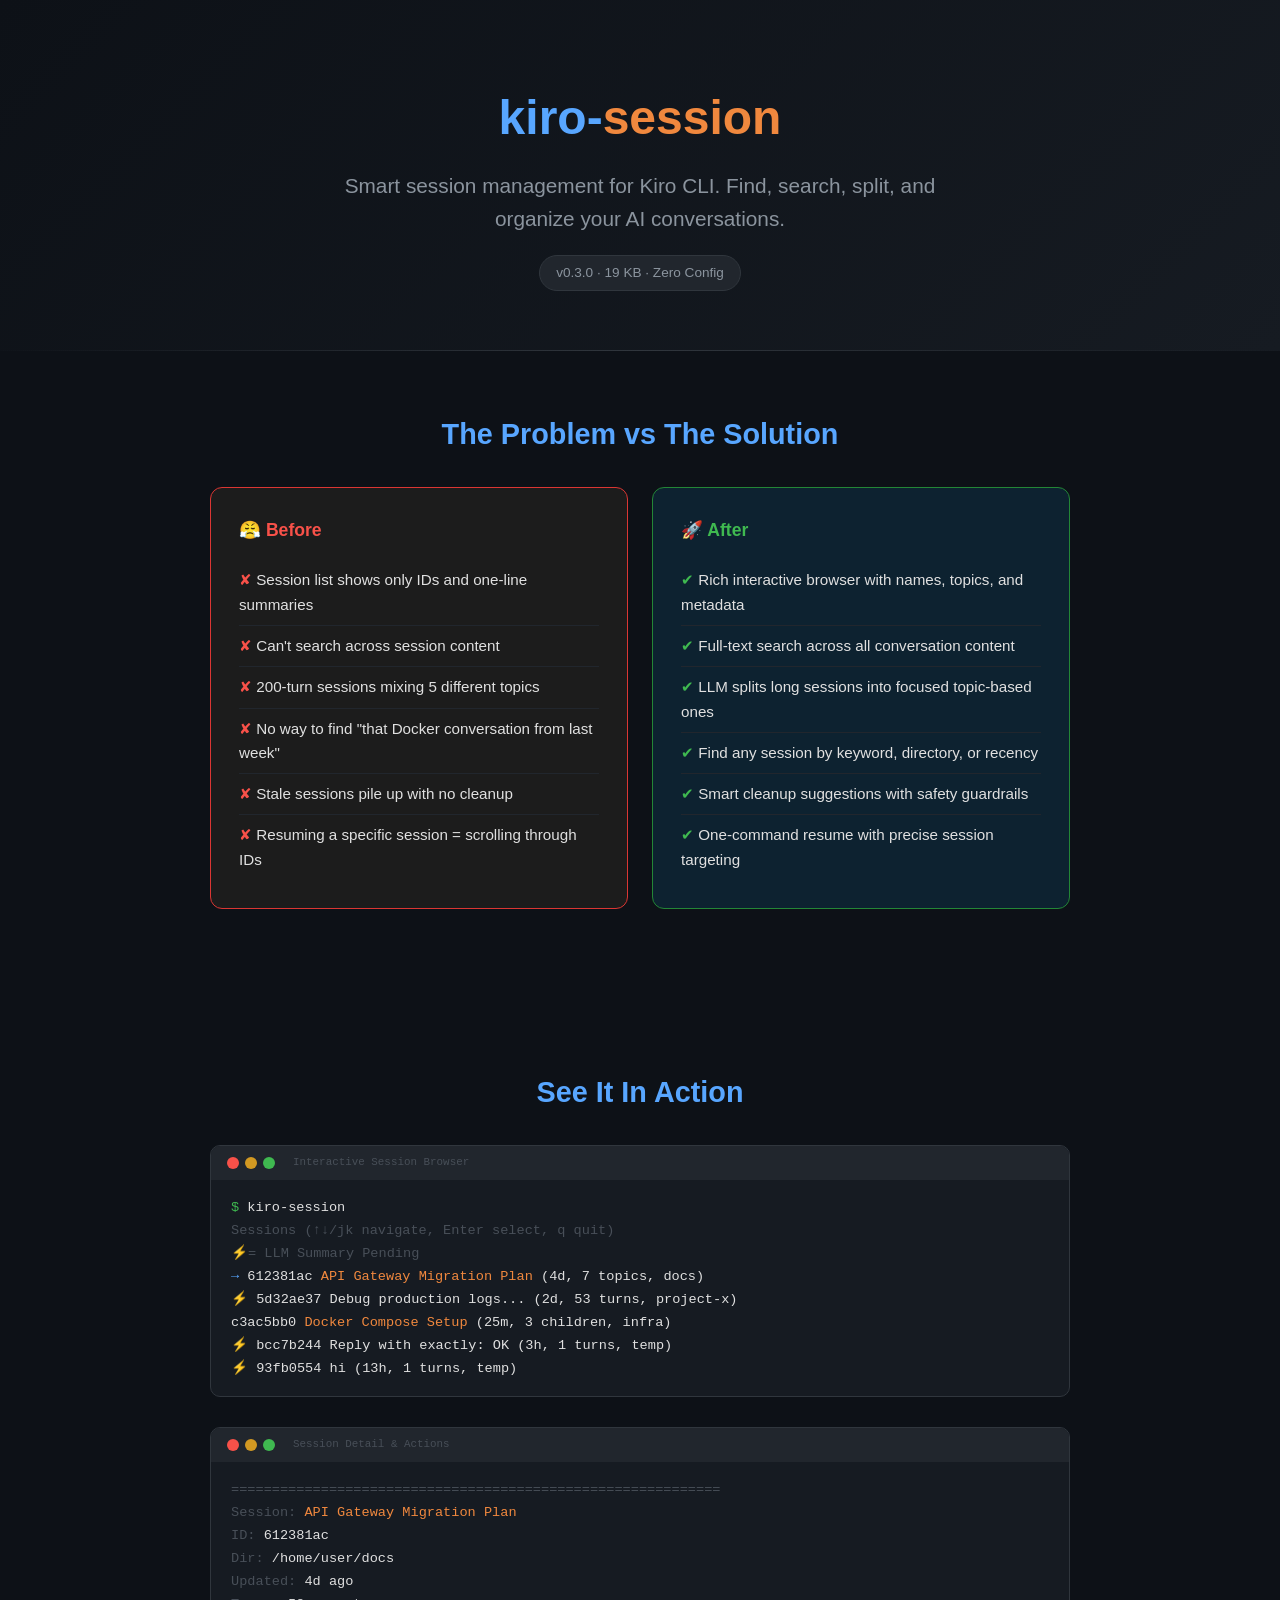
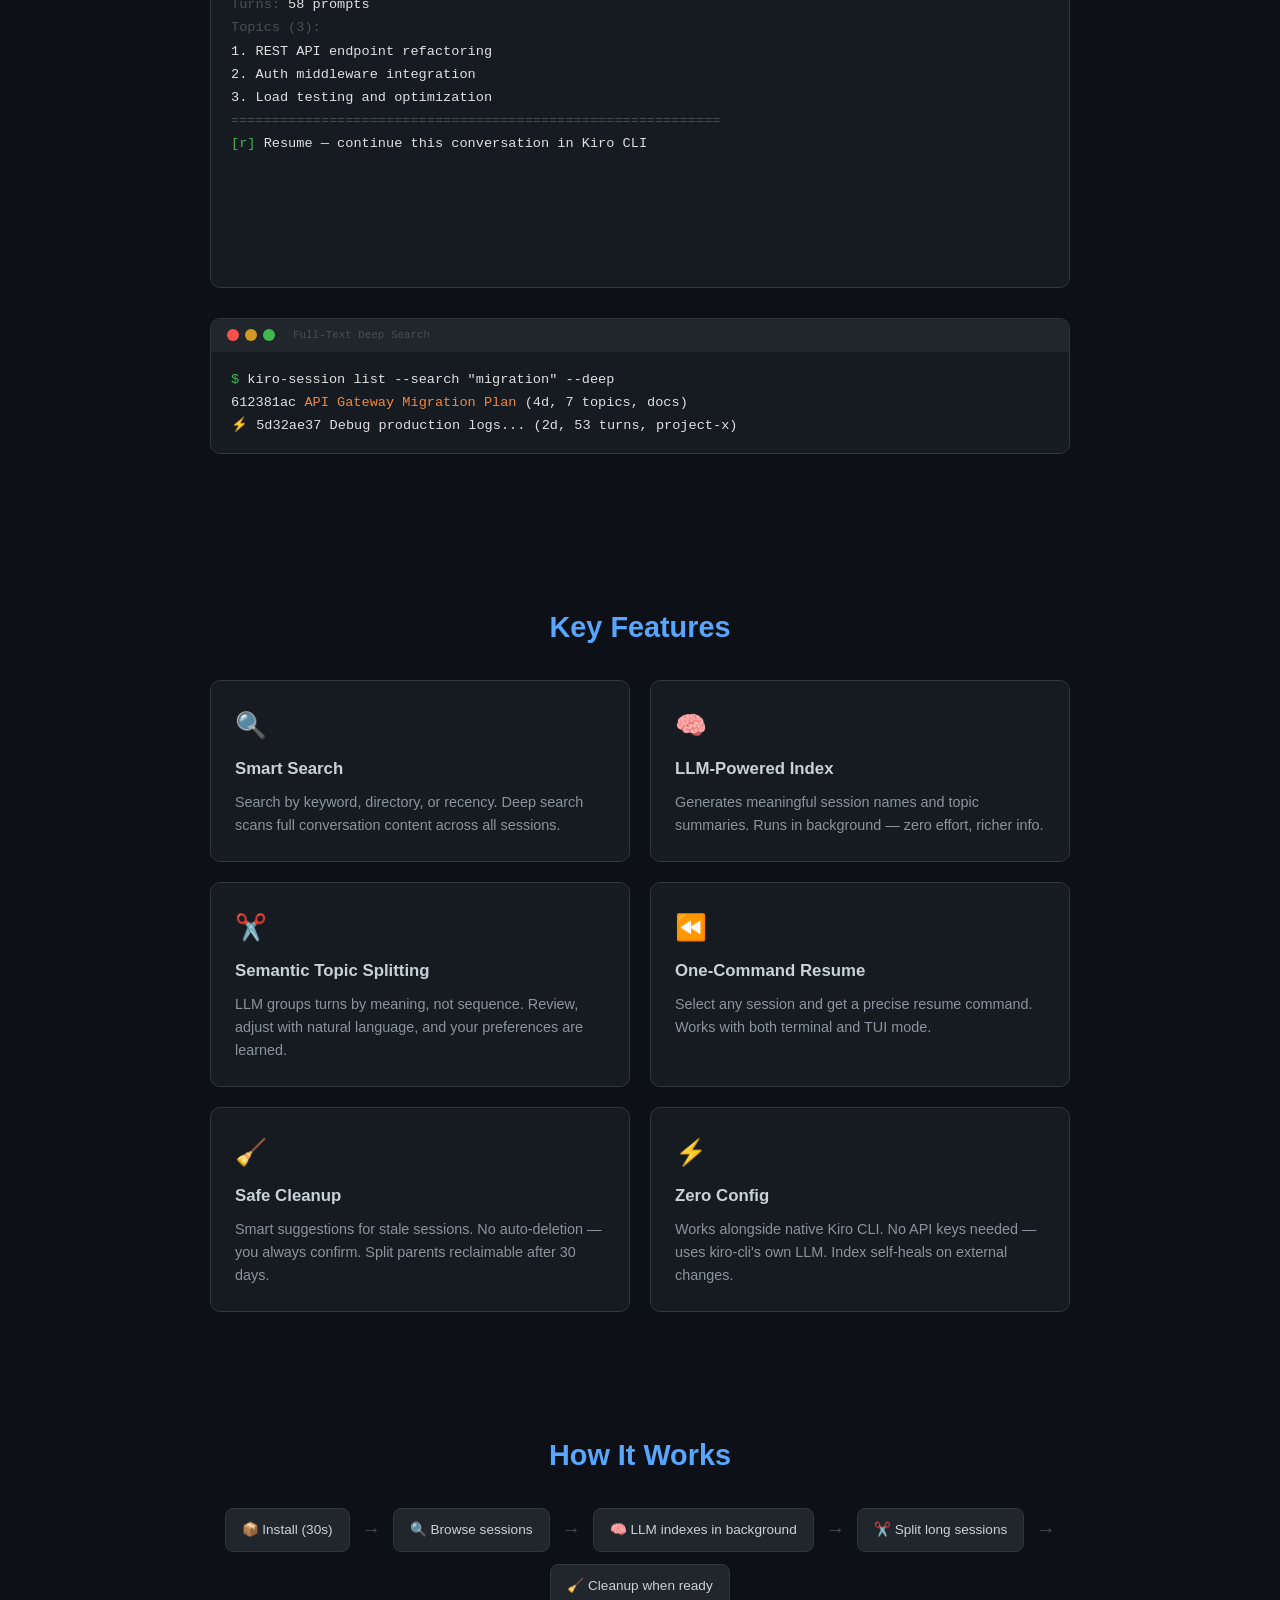
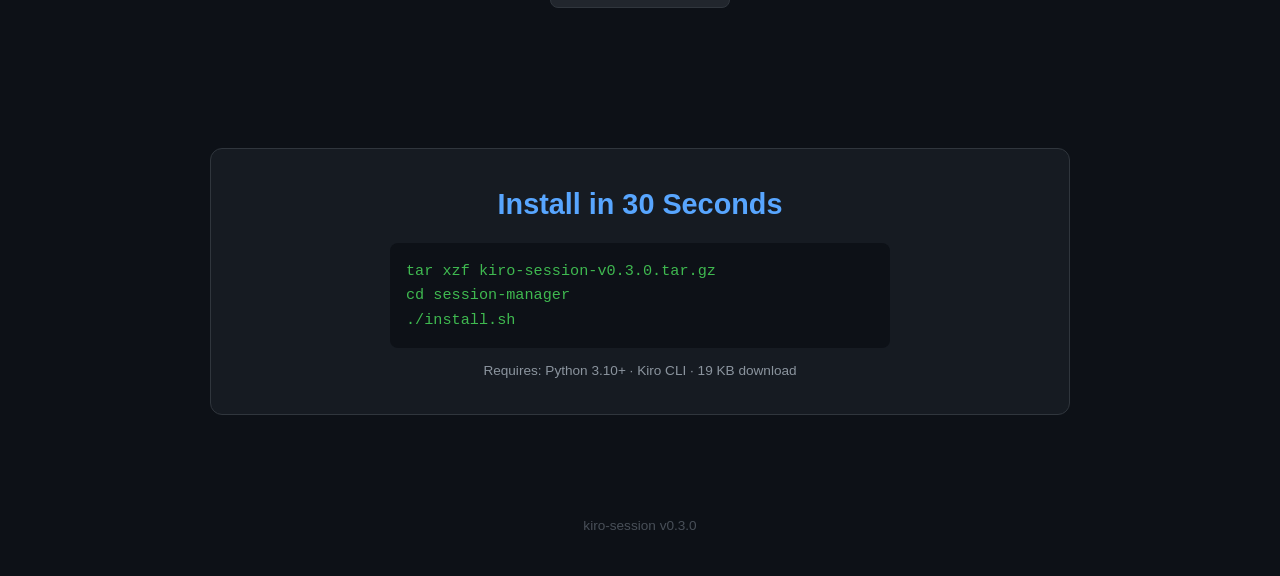
==== docs/index.html @ fe855449 "Initial release v0.3.0 Interactive session manager for Kiro CLI: - Rich interactive browser with sea" ====
<!DOCTYPE html>
<html lang="en">
<head>
<meta charset="UTF-8">
<meta name="viewport" content="width=device-width, initial-scale=1.0">
<title>kiro-session — Smart Session Manager for Kiro CLI</title>
<style>
  * { margin: 0; padding: 0; box-sizing: border-box; }
  body { font-family: -apple-system, BlinkMacSystemFont, 'Segoe UI', Roboto, sans-serif; color: #e0e0e0; background: #0d1117; line-height: 1.6; overflow-x: hidden; }

  /* Animations */
  @keyframes fadeUp { from { opacity: 0; transform: translateY(30px); } to { opacity: 1; transform: translateY(0); } }
  @keyframes fadeIn { from { opacity: 0; } to { opacity: 1; } }
  @keyframes pulse { 0%, 100% { opacity: 1; } 50% { opacity: 0.4; } }
  @keyframes slideLeft { from { opacity: 0; transform: translateX(-40px); } to { opacity: 1; transform: translateX(0); } }
  @keyframes slideRight { from { opacity: 0; transform: translateX(40px); } to { opacity: 1; transform: translateX(0); } }
  @keyframes blink { 0%, 100% { opacity: 1; } 50% { opacity: 0; } }

  .reveal { opacity: 0; transition: all 0.6s ease; }
  .reveal.visible { opacity: 1; }
  .reveal.visible.up { animation: fadeUp 0.6s ease forwards; }
  .reveal.visible.left { animation: slideLeft 0.6s ease forwards; }
  .reveal.visible.right { animation: slideRight 0.6s ease forwards; }

  /* Hero */
  .hero { text-align: center; padding: 80px 20px 60px; background: linear-gradient(135deg, #0d1117 0%, #161b22 100%); position: relative; }
  .hero::after { content: ''; position: absolute; bottom: 0; left: 0; right: 0; height: 1px; background: linear-gradient(90deg, transparent, #30363d, transparent); }
  .hero h1 { font-size: 3em; color: #58a6ff; margin-bottom: 12px; animation: fadeUp 0.8s ease; }
  .hero h1 span { color: #f0883e; }
  .hero p { font-size: 1.3em; color: #8b949e; max-width: 600px; margin: 0 auto; animation: fadeUp 1s ease; }
  .hero .badge { display: inline-block; margin-top: 20px; padding: 6px 16px; border-radius: 20px; background: #21262d; border: 1px solid #30363d; color: #8b949e; font-size: 0.85em; animation: fadeUp 1.2s ease; }

  .section { max-width: 900px; margin: 0 auto; padding: 60px 20px; }
  .section h2 { font-size: 1.8em; color: #58a6ff; margin-bottom: 30px; text-align: center; }

  /* Before/After comparison */
  .compare { display: grid; grid-template-columns: 1fr 1fr; gap: 24px; margin-bottom: 40px; }
  .compare-card { border-radius: 12px; padding: 28px; transition: transform 0.3s ease, box-shadow 0.3s ease; }
  .compare-card:hover { transform: translateY(-4px); box-shadow: 0 8px 30px rgba(0,0,0,0.3); }
  .compare-card.before { background: #1c1c1c; border: 1px solid #da3633; }
  .compare-card.after { background: #0d2230; border: 1px solid #238636; }
  .compare-card h3 { font-size: 1.1em; margin-bottom: 16px; display: flex; align-items: center; gap: 8px; }
  .compare-card.before h3 { color: #f85149; }
  .compare-card.after h3 { color: #3fb950; }
  .compare-card ul { list-style: none; }
  .compare-card ul li { padding: 8px 0; border-bottom: 1px solid #21262d; font-size: 0.95em; opacity: 0; transition: opacity 0.4s ease; }
  .compare-card ul li:last-child { border-bottom: none; }
  .compare-card.before li::before { content: "✘ "; color: #f85149; }
  .compare-card.after li::before { content: "✔ "; color: #3fb950; }
  .compare-card.visible li { opacity: 1; }

  /* Terminal mockup */
  .terminal { background: #161b22; border: 1px solid #30363d; border-radius: 10px; overflow: hidden; margin: 30px 0; font-family: 'SF Mono', 'Fira Code', 'Cascadia Code', monospace; font-size: 0.85em; }
  .terminal-bar { background: #21262d; padding: 8px 16px; display: flex; gap: 6px; align-items: center; }
  .terminal-bar .title { color: #484f58; font-size: 0.8em; margin-left: 12px; }
  .terminal-dot { width: 12px; height: 12px; border-radius: 50%; }
  .terminal-dot.r { background: #f85149; }
  .terminal-dot.y { background: #d29922; }
  .terminal-dot.g { background: #3fb950; }
  .terminal-body { padding: 16px 20px; line-height: 1.7; overflow-x: auto; min-height: 60px; }
  .terminal-body .prompt { color: #3fb950; }
  .terminal-body .cmd { color: #e0e0e0; }
  .terminal-body .dim { color: #484f58; }
  .terminal-body .blue { color: #58a6ff; }
  .terminal-body .yellow { color: #d29922; }
  .terminal-body .green { color: #3fb950; }
  .terminal-body .orange { color: #f0883e; }
  .terminal-body .cursor { display: inline-block; width: 8px; height: 16px; background: #3fb950; animation: blink 1s infinite; vertical-align: text-bottom; }
  .typed-line { opacity: 0; transform: translateX(-10px); transition: all 0.15s ease; }
  .typed-line.show { opacity: 1; transform: translateX(0); }

  /* Features */
  .features { display: grid; grid-template-columns: 1fr 1fr; gap: 20px; }
  .feature { background: #161b22; border: 1px solid #30363d; border-radius: 10px; padding: 24px; transition: transform 0.3s ease, border-color 0.3s ease; }
  .feature:hover { transform: translateY(-3px); border-color: #58a6ff; }
  .feature .icon { font-size: 1.6em; margin-bottom: 10px; }
  .feature h3 { color: #c9d1d9; font-size: 1.05em; margin-bottom: 8px; }
  .feature p { color: #8b949e; font-size: 0.9em; }

  /* Install */
  .install { background: #161b22; border: 1px solid #30363d; border-radius: 12px; padding: 32px; text-align: center; }
  .install h2 { margin-bottom: 16px; }
  .install code { display: block; background: #0d1117; color: #3fb950; padding: 16px; border-radius: 8px; font-family: 'SF Mono', monospace; font-size: 0.95em; margin: 12px auto; max-width: 500px; text-align: left; white-space: pre; }
  .install .note { color: #8b949e; font-size: 0.85em; margin-top: 12px; }

  /* Flow */
  .flow { display: flex; justify-content: center; align-items: center; gap: 12px; flex-wrap: wrap; margin: 20px 0; }
  .flow-step { background: #21262d; border: 1px solid #30363d; border-radius: 8px; padding: 10px 16px; font-size: 0.85em; color: #c9d1d9; transition: transform 0.3s ease, background 0.3s ease; }
  .flow-step:hover { transform: scale(1.05); background: #30363d; }
  .flow-arrow { color: #484f58; font-size: 1.2em; }

  .footer { text-align: center; padding: 40px 20px; color: #484f58; font-size: 0.85em; }

  @media (max-width: 700px) {
    .compare, .features { grid-template-columns: 1fr; }
    .hero h1 { font-size: 2em; }
    .flow { flex-direction: column; }
    .flow-arrow { transform: rotate(90deg); }
  }
</style>
</head>
<body>

<div class="hero">
  <h1>kiro-<span>session</span></h1>
  <p>Smart session management for Kiro CLI. Find, search, split, and organize your AI conversations.</p>
  <div class="badge">v0.3.0 · 19 KB · Zero Config</div>
</div>

<div class="section">
  <h2 class="reveal up">The Problem vs The Solution</h2>
  <div class="compare">
    <div class="compare-card before reveal left">
      <h3>😤 Before</h3>
      <ul>
        <li>Session list shows only IDs and one-line summaries</li>
        <li>Can't search across session content</li>
        <li>200-turn sessions mixing 5 different topics</li>
        <li>No way to find "that Docker conversation from last week"</li>
        <li>Stale sessions pile up with no cleanup</li>
        <li>Resuming a specific session = scrolling through IDs</li>
      </ul>
    </div>
    <div class="compare-card after reveal right">
      <h3>🚀 After</h3>
      <ul>
        <li>Rich interactive browser with names, topics, and metadata</li>
        <li>Full-text search across all conversation content</li>
        <li>LLM splits long sessions into focused topic-based ones</li>
        <li>Find any session by keyword, directory, or recency</li>
        <li>Smart cleanup suggestions with safety guardrails</li>
        <li>One-command resume with precise session targeting</li>
      </ul>
    </div>
  </div>
</div>

<div class="section">
  <h2 class="reveal up">See It In Action</h2>

  <div class="terminal reveal up" data-typewriter="term1">
    <div class="terminal-bar">
      <div class="terminal-dot r"></div>
      <div class="terminal-dot y"></div>
      <div class="terminal-dot g"></div>
      <span class="title">Interactive Session Browser</span>
    </div>
    <div class="terminal-body" id="term1">
<div class="typed-line"><span class="prompt">$</span> <span class="cmd">kiro-session</span></div>
<div class="typed-line"></div>
<div class="typed-line"><span class="dim">Sessions (↑↓/jk navigate, Enter select, q quit)</span></div>
<div class="typed-line"><span class="dim">⚡= LLM Summary Pending</span></div>
<div class="typed-line"></div>
<div class="typed-line"><span class="blue">→</span>   612381ac  <span class="orange">API Gateway Migration Plan</span>  (4d, 7 topics, docs)</div>
<div class="typed-line">  ⚡ 5d32ae37  Debug production logs...  (2d, 53 turns, project-x)</div>
<div class="typed-line">     c3ac5bb0  <span class="orange">Docker Compose Setup</span>  (25m, 3 children, infra)</div>
<div class="typed-line">  ⚡ bcc7b244  Reply with exactly: OK  (3h, 1 turns, temp)</div>
<div class="typed-line">  ⚡ 93fb0554  hi  (13h, 1 turns, temp)</div>
    </div>
  </div>

  <div class="terminal reveal up" data-typewriter="term2">
    <div class="terminal-bar">
      <div class="terminal-dot r"></div>
      <div class="terminal-dot y"></div>
      <div class="terminal-dot g"></div>
      <span class="title">Session Detail & Actions</span>
    </div>
    <div class="terminal-body" id="term2">
<div class="typed-line"><span class="dim">============================================================</span></div>
<div class="typed-line"><span class="dim">Session:</span> <span class="orange">API Gateway Migration Plan</span></div>
<div class="typed-line"><span class="dim">ID:</span>      612381ac</div>
<div class="typed-line"><span class="dim">Dir:</span>     /home/user/docs</div>
<div class="typed-line"><span class="dim">Updated:</span> 4d ago</div>
<div class="typed-line"><span class="dim">Turns:</span>   58 prompts</div>
<div class="typed-line"></div>
<div class="typed-line"><span class="dim">Topics (3):</span></div>
<div class="typed-line">  1. REST API endpoint refactoring</div>
<div class="typed-line">  2. Auth middleware integration</div>
<div class="typed-line">  3. Load testing and optimization</div>
<div class="typed-line"><span class="dim">============================================================</span></div>
<div class="typed-line"></div>
<div class="typed-line">  <span class="green">[r]</span> Resume  — continue this conversation in Kiro CLI</div>
<div class="typed-line">  <span class="green">[s]</span> Split   — break into topic-based sessions</div>
<div class="typed-line">  <span class="green">[v]</span> Save    — export to JSON file</div>
<div class="typed-line">  <span class="green">[d]</span> Delete  — remove this session from DB</div>
<div class="typed-line">  <span class="green">[b]</span> Back    <span class="green">[q]</span> Quit</div>
<div class="typed-line"><span class="prompt">&gt;</span> <span class="cursor"></span></div>
    </div>
  </div>

  <div class="terminal reveal up" data-typewriter="term3">
    <div class="terminal-bar">
      <div class="terminal-dot r"></div>
      <div class="terminal-dot y"></div>
      <div class="terminal-dot g"></div>
      <span class="title">Full-Text Deep Search</span>
    </div>
    <div class="terminal-body" id="term3">
<div class="typed-line"><span class="prompt">$</span> <span class="cmd">kiro-session list --search "migration" --deep</span></div>
<div class="typed-line"></div>
<div class="typed-line">   612381ac  <span class="orange">API Gateway Migration Plan</span>  (4d, 7 topics, docs)</div>
<div class="typed-line">⚡ 5d32ae37  Debug production logs...  (2d, 53 turns, project-x)</div>
    </div>
  </div>
</div>

<div class="section">
  <h2 class="reveal up">Key Features</h2>
  <div class="features">
    <div class="feature reveal up">
      <div class="icon">🔍</div>
      <h3>Smart Search</h3>
      <p>Search by keyword, directory, or recency. Deep search scans full conversation content across all sessions.</p>
    </div>
    <div class="feature reveal up">
      <div class="icon">🧠</div>
      <h3>LLM-Powered Index</h3>
      <p>Generates meaningful session names and topic summaries. Runs in background — zero effort, richer info.</p>
    </div>
    <div class="feature reveal up">
      <div class="icon">✂️</div>
      <h3>Semantic Topic Splitting</h3>
      <p>LLM groups turns by meaning, not sequence. Review, adjust with natural language, and your preferences are learned.</p>
    </div>
    <div class="feature reveal up">
      <div class="icon">⏪</div>
      <h3>One-Command Resume</h3>
      <p>Select any session and get a precise resume command. Works with both terminal and TUI mode.</p>
    </div>
    <div class="feature reveal up">
      <div class="icon">🧹</div>
      <h3>Safe Cleanup</h3>
      <p>Smart suggestions for stale sessions. No auto-deletion — you always confirm. Split parents reclaimable after 30 days.</p>
    </div>
    <div class="feature reveal up">
      <div class="icon">⚡</div>
      <h3>Zero Config</h3>
      <p>Works alongside native Kiro CLI. No API keys needed — uses kiro-cli's own LLM. Index self-heals on external changes.</p>
    </div>
  </div>
</div>

<div class="section">
  <h2 class="reveal up">How It Works</h2>
  <div class="flow reveal up">
    <div class="flow-step">📦 Install (30s)</div>
    <div class="flow-arrow">→</div>
    <div class="flow-step">🔍 Browse sessions</div>
    <div class="flow-arrow">→</div>
    <div class="flow-step">🧠 LLM indexes in background</div>
    <div class="flow-arrow">→</div>
    <div class="flow-step">✂️ Split long sessions</div>
    <div class="flow-arrow">→</div>
    <div class="flow-step">🧹 Cleanup when ready</div>
  </div>
</div>

<div class="section reveal up">
  <div class="install">
    <h2>Install in 30 Seconds</h2>
    <code>tar xzf kiro-session-v0.3.0.tar.gz
cd session-manager
./install.sh</code>
    <div class="note">Requires: Python 3.10+ · Kiro CLI · 19 KB download</div>
  </div>
</div>

<div class="footer">kiro-session v0.3.0</div>

<script>
// Scroll reveal
const observer = new IntersectionObserver((entries) => {
  entries.forEach(entry => {
    if (entry.isIntersecting) {
      entry.target.classList.add('visible');
      // Stagger list items
      const items = entry.target.querySelectorAll('li');
      items.forEach((li, i) => {
        setTimeout(() => li.style.opacity = '1', i * 120);
      });
      // Trigger typewriter
      if (entry.target.dataset.typewriter) {
        typewriter(entry.target.dataset.typewriter);
      }
      observer.unobserve(entry.target);
    }
  });
}, { threshold: 0.15 });

document.querySelectorAll('.reveal').forEach(el => observer.observe(el));
document.querySelectorAll('[data-typewriter]').forEach(el => observer.observe(el));

// Typewriter effect for terminal lines
function typewriter(termId) {
  const lines = document.querySelectorAll(`#${termId} .typed-line`);
  lines.forEach((line, i) => {
    setTimeout(() => line.classList.add('show'), i * 80);
  });
}

// Stagger feature cards
const featureObserver = new IntersectionObserver((entries) => {
  entries.forEach(entry => {
    if (entry.isIntersecting) {
      const features = entry.target.querySelectorAll('.feature');
      features.forEach((f, i) => {
        setTimeout(() => {
          f.classList.add('visible');
          f.style.animation = `fadeUp 0.5s ease ${i * 0.1}s forwards`;
        }, i * 100);
      });
      featureObserver.unobserve(entry.target);
    }
  });
}, { threshold: 0.1 });

document.querySelectorAll('.features').forEach(el => featureObserver.observe(el));
</script>

</body>
</html>
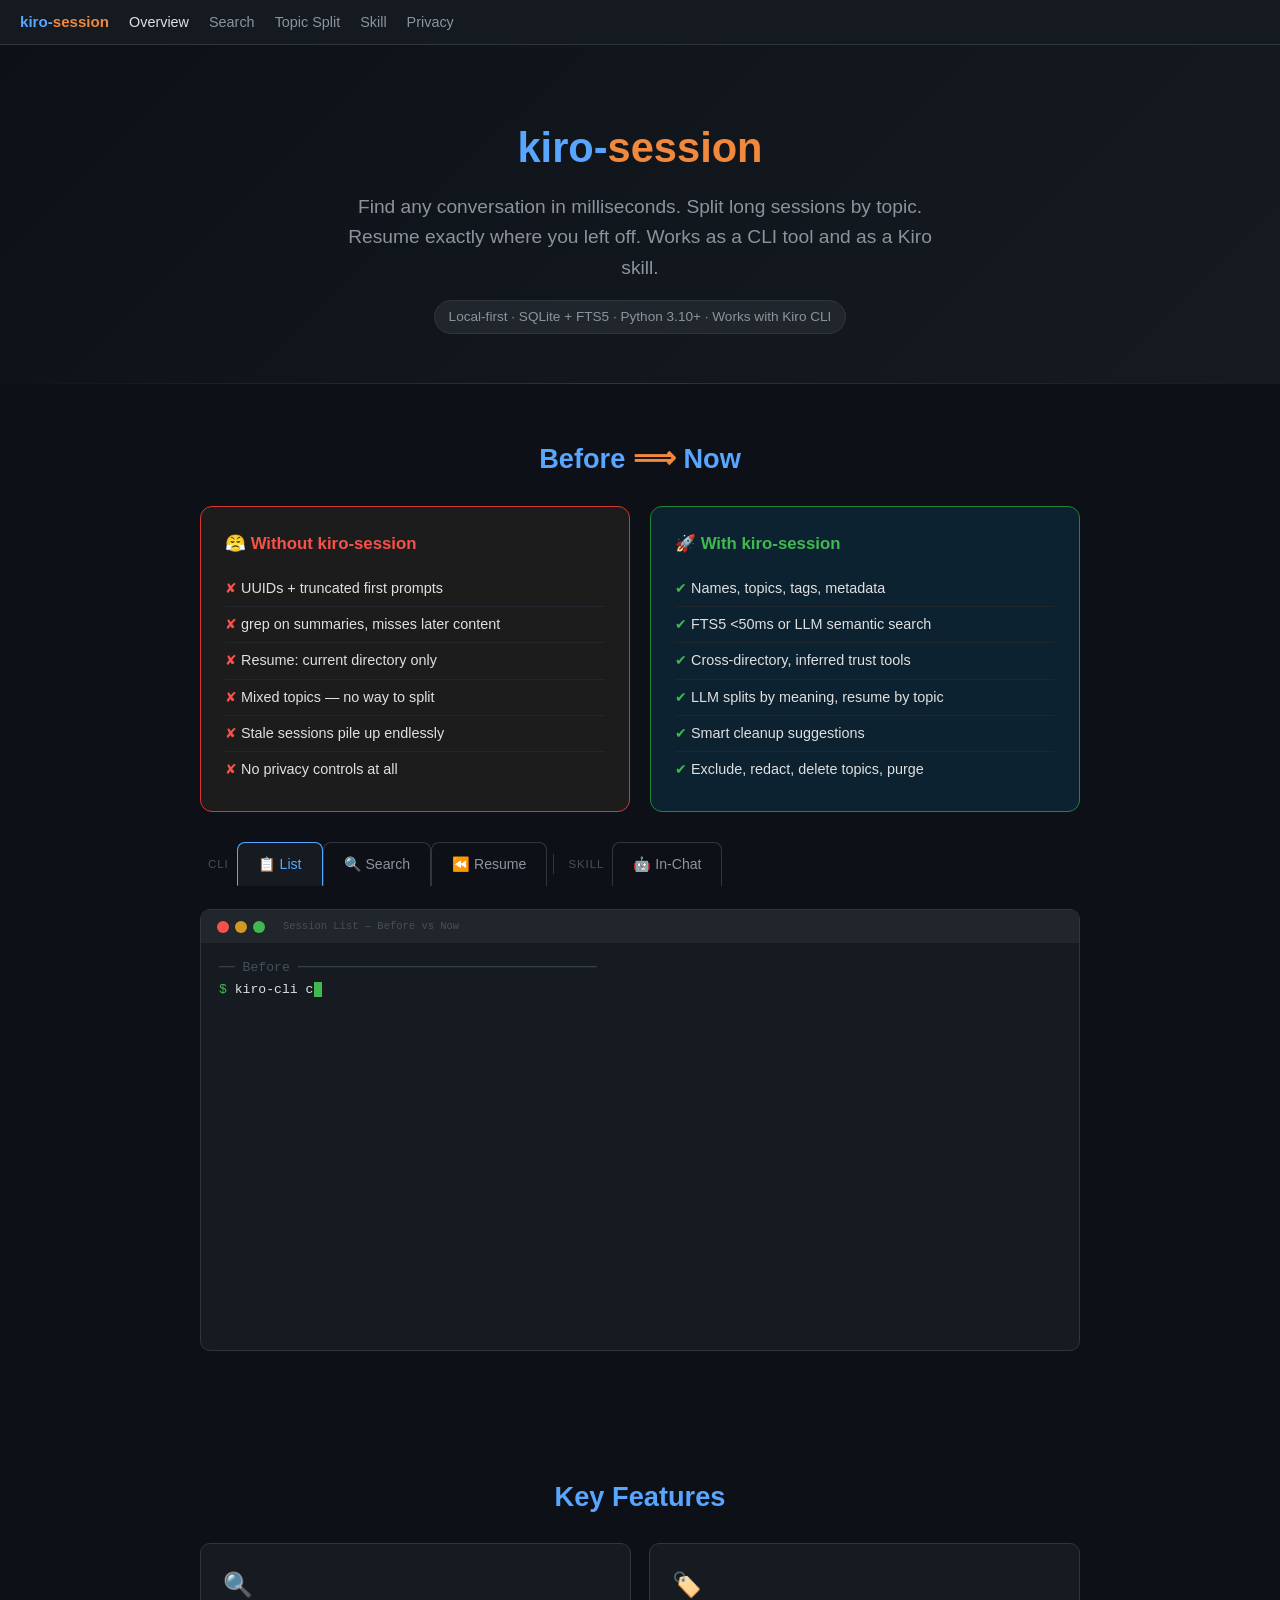
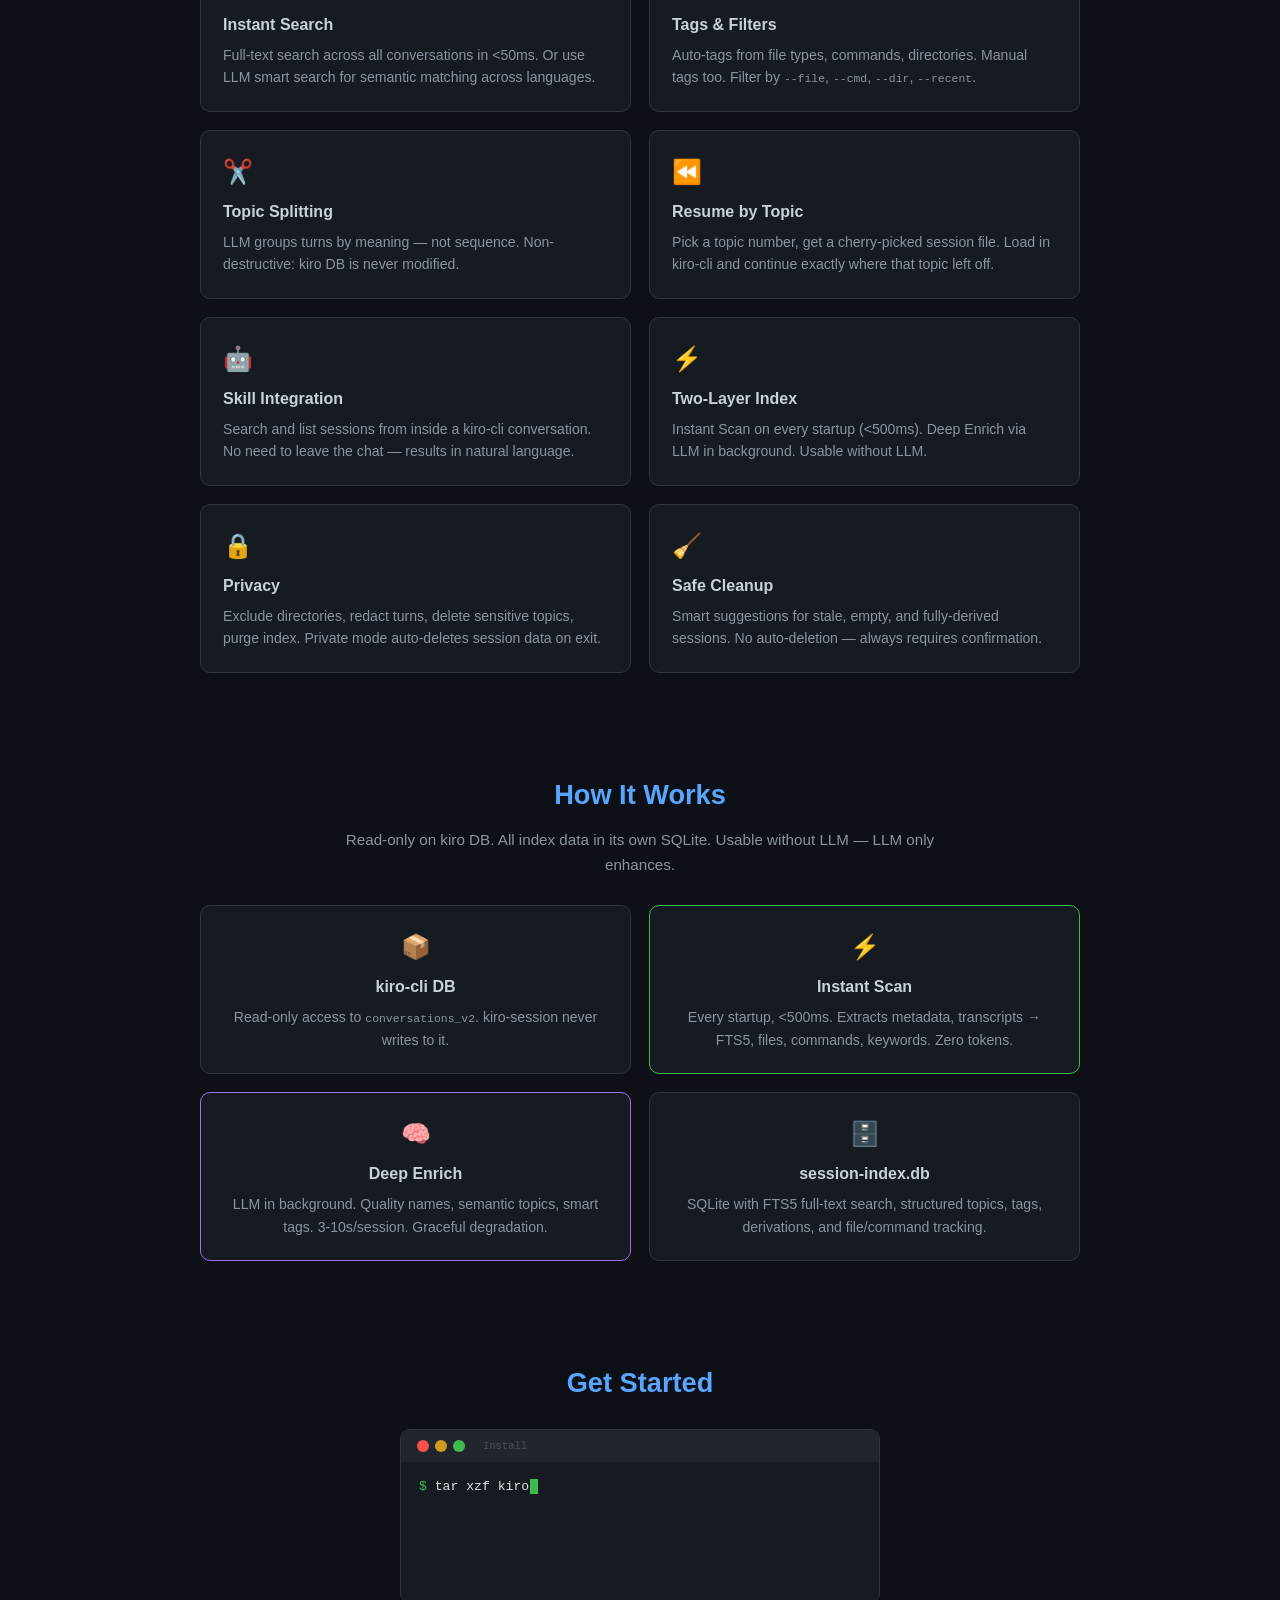
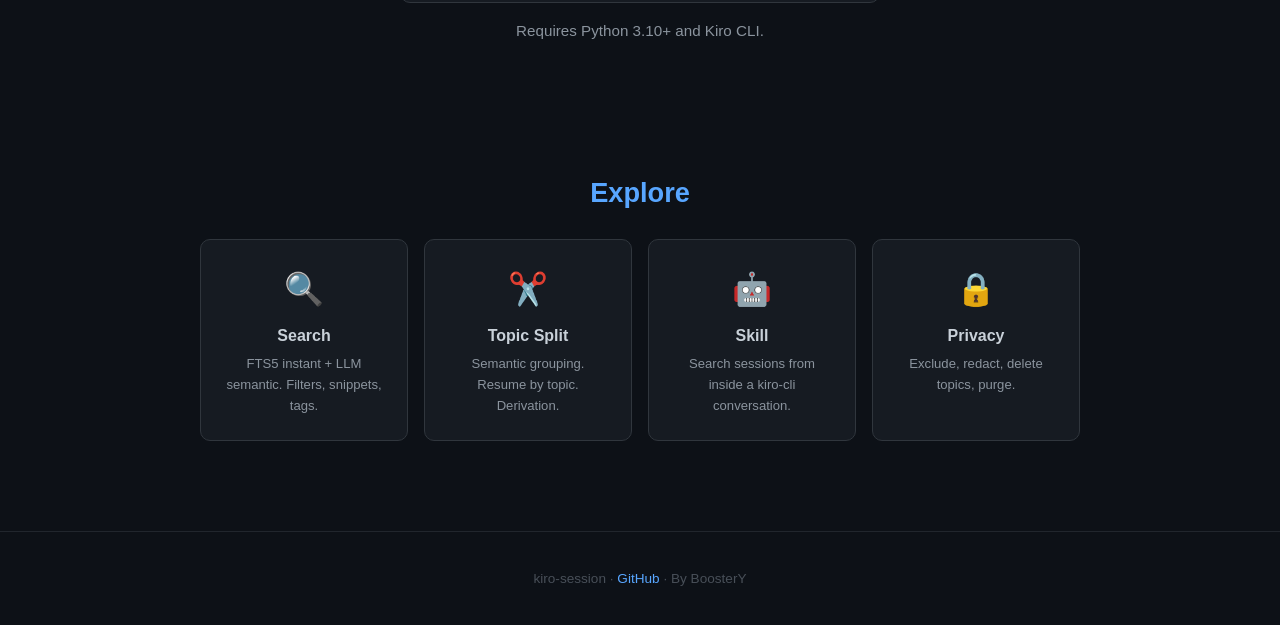
==== commit 9724293c: "Docs: update README, SKILL.md, v2-design for current state - README rewritten for v2: dual storage, " ====
--- a/docs/index.html
+++ b/docs/index.html
@@ -4,319 +4,317 @@
 <meta charset="UTF-8">
 <meta name="viewport" content="width=device-width, initial-scale=1.0">
 <title>kiro-session — Smart Session Manager for Kiro CLI</title>
-<style>
-  * { margin: 0; padding: 0; box-sizing: border-box; }
-  body { font-family: -apple-system, BlinkMacSystemFont, 'Segoe UI', Roboto, sans-serif; color: #e0e0e0; background: #0d1117; line-height: 1.6; overflow-x: hidden; }
-
-  /* Animations */
-  @keyframes fadeUp { from { opacity: 0; transform: translateY(30px); } to { opacity: 1; transform: translateY(0); } }
-  @keyframes fadeIn { from { opacity: 0; } to { opacity: 1; } }
-  @keyframes pulse { 0%, 100% { opacity: 1; } 50% { opacity: 0.4; } }
-  @keyframes slideLeft { from { opacity: 0; transform: translateX(-40px); } to { opacity: 1; transform: translateX(0); } }
-  @keyframes slideRight { from { opacity: 0; transform: translateX(40px); } to { opacity: 1; transform: translateX(0); } }
-  @keyframes blink { 0%, 100% { opacity: 1; } 50% { opacity: 0; } }
-
-  .reveal { opacity: 0; transition: all 0.6s ease; }
-  .reveal.visible { opacity: 1; }
-  .reveal.visible.up { animation: fadeUp 0.6s ease forwards; }
-  .reveal.visible.left { animation: slideLeft 0.6s ease forwards; }
-  .reveal.visible.right { animation: slideRight 0.6s ease forwards; }
-
-  /* Hero */
-  .hero { text-align: center; padding: 80px 20px 60px; background: linear-gradient(135deg, #0d1117 0%, #161b22 100%); position: relative; }
-  .hero::after { content: ''; position: absolute; bottom: 0; left: 0; right: 0; height: 1px; background: linear-gradient(90deg, transparent, #30363d, transparent); }
-  .hero h1 { font-size: 3em; color: #58a6ff; margin-bottom: 12px; animation: fadeUp 0.8s ease; }
-  .hero h1 span { color: #f0883e; }
-  .hero p { font-size: 1.3em; color: #8b949e; max-width: 600px; margin: 0 auto; animation: fadeUp 1s ease; }
-  .hero .badge { display: inline-block; margin-top: 20px; padding: 6px 16px; border-radius: 20px; background: #21262d; border: 1px solid #30363d; color: #8b949e; font-size: 0.85em; animation: fadeUp 1.2s ease; }
-
-  .section { max-width: 900px; margin: 0 auto; padding: 60px 20px; }
-  .section h2 { font-size: 1.8em; color: #58a6ff; margin-bottom: 30px; text-align: center; }
-
-  /* Before/After comparison */
-  .compare { display: grid; grid-template-columns: 1fr 1fr; gap: 24px; margin-bottom: 40px; }
-  .compare-card { border-radius: 12px; padding: 28px; transition: transform 0.3s ease, box-shadow 0.3s ease; }
-  .compare-card:hover { transform: translateY(-4px); box-shadow: 0 8px 30px rgba(0,0,0,0.3); }
-  .compare-card.before { background: #1c1c1c; border: 1px solid #da3633; }
-  .compare-card.after { background: #0d2230; border: 1px solid #238636; }
-  .compare-card h3 { font-size: 1.1em; margin-bottom: 16px; display: flex; align-items: center; gap: 8px; }
-  .compare-card.before h3 { color: #f85149; }
-  .compare-card.after h3 { color: #3fb950; }
-  .compare-card ul { list-style: none; }
-  .compare-card ul li { padding: 8px 0; border-bottom: 1px solid #21262d; font-size: 0.95em; opacity: 0; transition: opacity 0.4s ease; }
-  .compare-card ul li:last-child { border-bottom: none; }
-  .compare-card.before li::before { content: "✘ "; color: #f85149; }
-  .compare-card.after li::before { content: "✔ "; color: #3fb950; }
-  .compare-card.visible li { opacity: 1; }
-
-  /* Terminal mockup */
-  .terminal { background: #161b22; border: 1px solid #30363d; border-radius: 10px; overflow: hidden; margin: 30px 0; font-family: 'SF Mono', 'Fira Code', 'Cascadia Code', monospace; font-size: 0.85em; }
-  .terminal-bar { background: #21262d; padding: 8px 16px; display: flex; gap: 6px; align-items: center; }
-  .terminal-bar .title { color: #484f58; font-size: 0.8em; margin-left: 12px; }
-  .terminal-dot { width: 12px; height: 12px; border-radius: 50%; }
-  .terminal-dot.r { background: #f85149; }
-  .terminal-dot.y { background: #d29922; }
-  .terminal-dot.g { background: #3fb950; }
-  .terminal-body { padding: 16px 20px; line-height: 1.7; overflow-x: auto; min-height: 60px; }
-  .terminal-body .prompt { color: #3fb950; }
-  .terminal-body .cmd { color: #e0e0e0; }
-  .terminal-body .dim { color: #484f58; }
-  .terminal-body .blue { color: #58a6ff; }
-  .terminal-body .yellow { color: #d29922; }
-  .terminal-body .green { color: #3fb950; }
-  .terminal-body .orange { color: #f0883e; }
-  .terminal-body .cursor { display: inline-block; width: 8px; height: 16px; background: #3fb950; animation: blink 1s infinite; vertical-align: text-bottom; }
-  .typed-line { opacity: 0; transform: translateX(-10px); transition: all 0.15s ease; }
-  .typed-line.show { opacity: 1; transform: translateX(0); }
-
-  /* Features */
-  .features { display: grid; grid-template-columns: 1fr 1fr; gap: 20px; }
-  .feature { background: #161b22; border: 1px solid #30363d; border-radius: 10px; padding: 24px; transition: transform 0.3s ease, border-color 0.3s ease; }
-  .feature:hover { transform: translateY(-3px); border-color: #58a6ff; }
-  .feature .icon { font-size: 1.6em; margin-bottom: 10px; }
-  .feature h3 { color: #c9d1d9; font-size: 1.05em; margin-bottom: 8px; }
-  .feature p { color: #8b949e; font-size: 0.9em; }
-
-  /* Install */
-  .install { background: #161b22; border: 1px solid #30363d; border-radius: 12px; padding: 32px; text-align: center; }
-  .install h2 { margin-bottom: 16px; }
-  .install code { display: block; background: #0d1117; color: #3fb950; padding: 16px; border-radius: 8px; font-family: 'SF Mono', monospace; font-size: 0.95em; margin: 12px auto; max-width: 500px; text-align: left; white-space: pre; }
-  .install .note { color: #8b949e; font-size: 0.85em; margin-top: 12px; }
-
-  /* Flow */
-  .flow { display: flex; justify-content: center; align-items: center; gap: 12px; flex-wrap: wrap; margin: 20px 0; }
-  .flow-step { background: #21262d; border: 1px solid #30363d; border-radius: 8px; padding: 10px 16px; font-size: 0.85em; color: #c9d1d9; transition: transform 0.3s ease, background 0.3s ease; }
-  .flow-step:hover { transform: scale(1.05); background: #30363d; }
-  .flow-arrow { color: #484f58; font-size: 1.2em; }
-
-  .footer { text-align: center; padding: 40px 20px; color: #484f58; font-size: 0.85em; }
-
-  @media (max-width: 700px) {
-    .compare, .features { grid-template-columns: 1fr; }
-    .hero h1 { font-size: 2em; }
-    .flow { flex-direction: column; }
-    .flow-arrow { transform: rotate(90deg); }
-  }
-</style>
+<link rel="stylesheet" href="shared.css">
 </head>
 <body>
 
+<nav class="topnav">
+  <span class="brand">kiro-<span>session</span></span>
+  <a href="index.html" class="active">Overview</a>
+  <a href="search.html">Search</a>
+  <a href="split.html">Topic Split</a>
+  <a href="skill.html">Skill</a>
+  <a href="privacy.html">Privacy</a>
+</nav>
+
 <div class="hero">
   <h1>kiro-<span>session</span></h1>
-  <p>Smart session management for Kiro CLI. Find, search, split, and organize your AI conversations.</p>
-  <div class="badge">v0.3.0 · 19 KB · Zero Config</div>
-</div>
-
-<div class="section">
-  <h2 class="reveal up">The Problem vs The Solution</h2>
-  <div class="compare">
-    <div class="compare-card before reveal left">
-      <h3>😤 Before</h3>
+  <p>Find any conversation in milliseconds. Split long sessions by topic. Resume exactly where you left off. Works as a CLI tool and as a Kiro skill.</p>
+  <div class="badge">Local-first · SQLite + FTS5 · Python 3.10+ · Works with Kiro CLI</div>
+</div>
+
+<!-- 1. Before → Now -->
+<div class="section">
+  <h2 class="reveal up">Before <span style="color:#f0883e;font-size:1.1em;">⟹</span> Now</h2>
+
+  <!-- Pain point list first -->
+  <div class="compare reveal up">
+    <div class="compare-card before">
+      <h3>😤 Without kiro-session</h3>
       <ul>
-        <li>Session list shows only IDs and one-line summaries</li>
-        <li>Can't search across session content</li>
-        <li>200-turn sessions mixing 5 different topics</li>
-        <li>No way to find "that Docker conversation from last week"</li>
-        <li>Stale sessions pile up with no cleanup</li>
-        <li>Resuming a specific session = scrolling through IDs</li>
+        <li>UUIDs + truncated first prompts</li>
+        <li>grep on summaries, misses later content</li>
+        <li>Resume: current directory only</li>
+        <li>Mixed topics — no way to split</li>
+        <li>Stale sessions pile up endlessly</li>
+        <li>No privacy controls at all</li>
       </ul>
     </div>
-    <div class="compare-card after reveal right">
-      <h3>🚀 After</h3>
+    <div class="compare-card after">
+      <h3>🚀 With kiro-session</h3>
       <ul>
-        <li>Rich interactive browser with names, topics, and metadata</li>
-        <li>Full-text search across all conversation content</li>
-        <li>LLM splits long sessions into focused topic-based ones</li>
-        <li>Find any session by keyword, directory, or recency</li>
-        <li>Smart cleanup suggestions with safety guardrails</li>
-        <li>One-command resume with precise session targeting</li>
+        <li>Names, topics, tags, metadata</li>
+        <li>FTS5 &lt;50ms or LLM semantic search</li>
+        <li>Cross-directory, inferred trust tools</li>
+        <li>LLM splits by meaning, resume by topic</li>
+        <li>Smart cleanup suggestions</li>
+        <li>Exclude, redact, delete topics, purge</li>
       </ul>
     </div>
   </div>
-</div>
-
-<div class="section">
-  <h2 class="reveal up">See It In Action</h2>
-
-  <div class="terminal reveal up" data-typewriter="term1">
-    <div class="terminal-bar">
-      <div class="terminal-dot r"></div>
-      <div class="terminal-dot y"></div>
-      <div class="terminal-dot g"></div>
-      <span class="title">Interactive Session Browser</span>
-    </div>
-    <div class="terminal-body" id="term1">
-<div class="typed-line"><span class="prompt">$</span> <span class="cmd">kiro-session</span></div>
-<div class="typed-line"></div>
-<div class="typed-line"><span class="dim">Sessions (↑↓/jk navigate, Enter select, q quit)</span></div>
-<div class="typed-line"><span class="dim">⚡= LLM Summary Pending</span></div>
-<div class="typed-line"></div>
-<div class="typed-line"><span class="blue">→</span>   612381ac  <span class="orange">API Gateway Migration Plan</span>  (4d, 7 topics, docs)</div>
-<div class="typed-line">  ⚡ 5d32ae37  Debug production logs...  (2d, 53 turns, project-x)</div>
-<div class="typed-line">     c3ac5bb0  <span class="orange">Docker Compose Setup</span>  (25m, 3 children, infra)</div>
-<div class="typed-line">  ⚡ bcc7b244  Reply with exactly: OK  (3h, 1 turns, temp)</div>
-<div class="typed-line">  ⚡ 93fb0554  hi  (13h, 1 turns, temp)</div>
-    </div>
-  </div>
-
-  <div class="terminal reveal up" data-typewriter="term2">
-    <div class="terminal-bar">
-      <div class="terminal-dot r"></div>
-      <div class="terminal-dot y"></div>
-      <div class="terminal-dot g"></div>
-      <span class="title">Session Detail & Actions</span>
-    </div>
-    <div class="terminal-body" id="term2">
-<div class="typed-line"><span class="dim">============================================================</span></div>
-<div class="typed-line"><span class="dim">Session:</span> <span class="orange">API Gateway Migration Plan</span></div>
-<div class="typed-line"><span class="dim">ID:</span>      612381ac</div>
-<div class="typed-line"><span class="dim">Dir:</span>     /home/user/docs</div>
-<div class="typed-line"><span class="dim">Updated:</span> 4d ago</div>
-<div class="typed-line"><span class="dim">Turns:</span>   58 prompts</div>
-<div class="typed-line"></div>
-<div class="typed-line"><span class="dim">Topics (3):</span></div>
-<div class="typed-line">  1. REST API endpoint refactoring</div>
-<div class="typed-line">  2. Auth middleware integration</div>
-<div class="typed-line">  3. Load testing and optimization</div>
-<div class="typed-line"><span class="dim">============================================================</span></div>
-<div class="typed-line"></div>
-<div class="typed-line">  <span class="green">[r]</span> Resume  — continue this conversation in Kiro CLI</div>
-<div class="typed-line">  <span class="green">[s]</span> Split   — break into topic-based sessions</div>
-<div class="typed-line">  <span class="green">[v]</span> Save    — export to JSON file</div>
-<div class="typed-line">  <span class="green">[d]</span> Delete  — remove this session from DB</div>
-<div class="typed-line">  <span class="green">[b]</span> Back    <span class="green">[q]</span> Quit</div>
-<div class="typed-line"><span class="prompt">&gt;</span> <span class="cursor"></span></div>
-    </div>
-  </div>
-
-  <div class="terminal reveal up" data-typewriter="term3">
-    <div class="terminal-bar">
-      <div class="terminal-dot r"></div>
-      <div class="terminal-dot y"></div>
-      <div class="terminal-dot g"></div>
-      <span class="title">Full-Text Deep Search</span>
-    </div>
-    <div class="terminal-body" id="term3">
-<div class="typed-line"><span class="prompt">$</span> <span class="cmd">kiro-session list --search "migration" --deep</span></div>
-<div class="typed-line"></div>
-<div class="typed-line">   612381ac  <span class="orange">API Gateway Migration Plan</span>  (4d, 7 topics, docs)</div>
-<div class="typed-line">⚡ 5d32ae37  Debug production logs...  (2d, 53 turns, project-x)</div>
-    </div>
-  </div>
-</div>
-
+
+  <!-- Terminal tab demos below -->
+  <div class="tab-group reveal up">
+    <div class="tabs">
+      <span class="tab-label">CLI</span>
+      <div class="tab active" data-target="cmp-list">📋 List</div>
+      <div class="tab" data-target="cmp-search">🔍 Search</div>
+      <div class="tab" data-target="cmp-resume">⏪ Resume</div>
+      <span class="tab-sep"></span>
+      <span class="tab-label">Skill</span>
+      <div class="tab" data-target="cmp-skill">🤖 In-Chat</div>
+    </div>
+
+    <div class="tab-content active" id="cmp-list">
+      <div class="terminal" data-typing data-loop>
+        <div class="terminal-bar"><div class="dot r"></div><div class="dot y"></div><div class="dot g"></div><span class="title">Session List — Before vs Now</span></div>
+        <div class="terminal-body">
+<div class="tl"><span class="dim">── Before ──────────────────────────────────────</span></div>
+<div class="tl"></div>
+<div class="tl" data-cmd="kiro-cli chat --list-sessions"><span class="prompt">$</span> <span class="cmd"></span></div>
+<div class="tl"></div>
+<div class="tl"><span class="dim">Chat sessions for /home/user/project:</span></div>
+<div class="tl"></div>
+<div class="tl">Chat SessionId: <span class="blue">612381ac-a3b4-4e7d-b1c2-ef4eb89c4919</span></div>
+<div class="tl">  <span class="dim">21 minutes ago</span> | continue with the refacto... | <span class="dim">148 msgs</span></div>
+<div class="tl"></div>
+<div class="tl">Chat SessionId: <span class="blue">5d32ae37-97c3-4733-bfcb-ccdd2ce988a8</span></div>
+<div class="tl">  <span class="dim">2 days ago</span> | yes | <span class="dim">106 msgs</span></div>
+<div class="tl"></div>
+<div class="tl">Chat SessionId: <span class="blue">c3ac5bb0-80b3-4420-b4b6-0f2f7206b4c6</span></div>
+<div class="tl">  <span class="dim">5 days ago</span> | help me with docker compo... | <span class="dim">34 msgs</span></div>
+<div class="tl"></div>
+<div class="tl"><span class="red">  ✘ UUIDs, truncated first prompts. Which one had Docker networking? 🤷</span></div>
+<div class="tl"></div>
+<div class="tl"><span class="dim">── Now ─────────────────────────────────────────</span></div>
+<div class="tl"></div>
+<div class="tl" data-cmd="kiro-session"><span class="prompt">$</span> <span class="cmd"></span></div>
+<div class="tl"></div>
+<div class="tl"><span class="blue">→</span>   612381ac  <span class="orange">API Gateway Migration</span>  <span class="dim">(4d, 3 topics, docs)</span></div>
+<div class="tl">     c3ac5bb0  <span class="orange">Docker Compose Setup</span>  <span class="dim">(25m, 2 topics, infra)</span></div>
+<div class="tl">  ⚡ 5d32ae37  Debug production logs...  <span class="dim">(2d, 53 turns, project-x)</span></div>
+<div class="tl">  ⚡ bcc7b244  Reply with exactly: OK  <span class="dim">(3h, 1 turn, temp)</span></div>
+<div class="tl"></div>
+<div class="tl"><span class="green">  ✔ Names, topics, tags, recency — find anything instantly.</span></div>
+        </div>
+      </div>
+    </div>
+
+    <div class="tab-content" id="cmp-search">
+      <div class="terminal" data-typing data-loop>
+        <div class="terminal-bar"><div class="dot r"></div><div class="dot y"></div><div class="dot g"></div><span class="title">Search — Before vs Now</span></div>
+        <div class="terminal-body">
+<div class="tl"><span class="dim">── Before ──────────────────────────────────────</span></div>
+<div class="tl"></div>
+<div class="tl" data-cmd="kiro-cli chat --list-sessions | grep docker"><span class="prompt">$</span> <span class="cmd"></span></div>
+<div class="tl"></div>
+<div class="tl">  <span class="dim">5 days ago</span> | help me with <span class="yellow">docker</span> compo... | <span class="dim">34 msgs</span></div>
+<div class="tl"></div>
+<div class="tl"><span class="red">  ✘ grep on truncated first prompts. Misses sessions that discussed docker later.</span></div>
+<div class="tl"></div>
+<div class="tl"><span class="dim">── Now ─────────────────────────────────────────</span></div>
+<div class="tl"></div>
+<div class="tl" data-cmd="kiro-session search &quot;docker network&quot;"><span class="prompt">$</span> <span class="cmd"></span></div>
+<div class="tl"></div>
+<div class="tl"><span class="dim">2 results (12ms)</span></div>
+<div class="tl"></div>
+<div class="tl"><span class="blue">612381ac</span>  <span class="orange">API Gateway Migration</span>  <span class="dim">(4d, docs)</span></div>
+<div class="tl">  <span class="dim">...nginx reverse proxy for</span> <span class="yellow">docker</span> <span class="dim">bridge</span> <span class="yellow">network</span><span class="dim">...</span></div>
+<div class="tl"></div>
+<div class="tl"><span class="blue">c3ac5bb0</span>  <span class="orange">Docker Compose Setup</span>  <span class="dim">(5d, infra)</span></div>
+<div class="tl">  <span class="dim">...configured</span> <span class="yellow">docker network</span> <span class="dim">for multi-container app...</span></div>
+<div class="tl"></div>
+<div class="tl"><span class="green">  ✔ Full-text search across all content. &lt;50ms. Highlighted snippets.</span></div>
+        </div>
+      </div>
+    </div>
+
+    <div class="tab-content" id="cmp-resume">
+      <div class="terminal" data-typing data-loop>
+        <div class="terminal-bar"><div class="dot r"></div><div class="dot y"></div><div class="dot g"></div><span class="title">Resume — Before vs Now</span></div>
+        <div class="terminal-body">
+<div class="tl"><span class="dim">── Before ──────────────────────────────────────</span></div>
+<div class="tl"></div>
+<div class="tl" data-cmd="kiro-cli chat --resume-picker"><span class="prompt">$</span> <span class="cmd"></span></div>
+<div class="tl"></div>
+<div class="tl"><span class="dim">  Scoped to current directory only.</span></div>
+<div class="tl"><span class="dim">  Don't remember which project it was in? Try every directory.</span></div>
+<div class="tl"></div>
+<div class="tl">  <span class="dim">21 minutes ago</span> | continue with the refacto... | <span class="dim">148 msgs</span></div>
+<div class="tl">  <span class="dim">2 days ago</span> | yes | <span class="dim">106 msgs</span></div>
+<div class="tl">  <span class="dim">5 days ago</span> | help me with docker compo... | <span class="dim">34 msgs</span></div>
+<div class="tl"></div>
+<div class="tl"><span class="red">  ✘ Current directory only. Truncated first prompts. No topic selection.</span></div>
+<div class="tl"></div>
+<div class="tl"><span class="dim">── Now ─────────────────────────────────────────</span></div>
+<div class="tl"></div>
+<div class="tl" data-cmd="kiro-session [session-id]"><span class="prompt">$</span> <span class="cmd"></span></div>
+<div class="tl"><span class="dim">  → pick from list (or jump to detail with ID) → [r] Resume full / [1-3] by topic</span></div>
+<div class="tl"></div>
+<div class="tl"><span class="dim">Output:</span></div>
+<div class="tl">  <span class="cmd">cd /home/user/docs && kiro-cli chat --trust-tools=fs_read,fs_write,grep</span></div>
+<div class="tl">  <span class="cmd">/chat load ~/.kiro/tmp/612381ac-resume.json</span></div>
+<div class="tl"></div>
+<div class="tl"><span class="dim">  Original session remains unchanged. Trust tools auto-inferred from history.</span></div>
+<div class="tl"></div>
+<div class="tl"><span class="green">  ✔ Cross-directory. All projects in one list. Resume full or by topic.</span></div>
+        </div>
+      </div>
+    </div>
+
+    <div class="tab-content" id="cmp-skill">
+      <div class="terminal" data-typing data-loop>
+        <div class="terminal-bar"><div class="dot r"></div><div class="dot y"></div><div class="dot g"></div><span class="title">In-Chat Skill — Before vs Now</span></div>
+        <div class="terminal-body">
+<div class="tl"><span class="dim">── Before ──────────────────────────────────────</span></div>
+<div class="tl"></div>
+<div class="tl"><span class="blue">You:</span> Where did I discuss Docker networking last week?</div>
+<div class="tl"></div>
+<div class="tl"><span class="orange">Kiro:</span> I can only see our current conversation. I can try to help:</div>
+<div class="tl"></div>
+<div class="tl">  <span class="dim">1. Use</span> --resume-picker <span class="dim">to browse session summaries and pick one</span></div>
+<div class="tl">  <span class="dim">2. I can look through session data in each project directory,</span></div>
+<div class="tl">     <span class="dim">but I'd need to read the full conversation content to find it</span></div>
+<div class="tl"></div>
+<div class="tl"><span class="red">  ✘ No cross-session search. Slow, manual, hit-or-miss.</span></div>
+<div class="tl"></div>
+<div class="tl"><span class="dim">── Now ─────────────────────────────────────────</span></div>
+<div class="tl"></div>
+<div class="tl"><span class="blue">You:</span> Where did I discuss Docker networking last week?</div>
+<div class="tl"></div>
+<div class="tl"><span class="orange">Kiro:</span> Found 2 sessions:</div>
+<div class="tl">  <span class="green">•</span> <span class="orange">API Gateway Migration</span> <span class="dim">(4d ago, docs)</span></div>
+<div class="tl">    <span class="dim">Configured nginx reverse proxy for Docker containers.</span></div>
+<div class="tl">  <span class="green">•</span> <span class="orange">Docker Compose Setup</span> <span class="dim">(5d ago, infra)</span></div>
+<div class="tl">    <span class="dim">Set up Docker network for multi-container app.</span></div>
+<div class="tl"></div>
+<div class="tl"><span class="green">  ✔ Search history without leaving the conversation.</span></div>
+        </div>
+      </div>
+    </div>
+  </div>
+</div>
+
+<!-- 2. Key Features -->
 <div class="section">
   <h2 class="reveal up">Key Features</h2>
-  <div class="features">
-    <div class="feature reveal up">
+  <div class="cards reveal up">
+    <div class="card">
       <div class="icon">🔍</div>
-      <h3>Smart Search</h3>
-      <p>Search by keyword, directory, or recency. Deep search scans full conversation content across all sessions.</p>
-    </div>
-    <div class="feature reveal up">
-      <div class="icon">🧠</div>
-      <h3>LLM-Powered Index</h3>
-      <p>Generates meaningful session names and topic summaries. Runs in background — zero effort, richer info.</p>
-    </div>
-    <div class="feature reveal up">
+      <h3>Instant Search</h3>
+      <p>Full-text search across all conversations in &lt;50ms. Or use LLM smart search for semantic matching across languages.</p>
+    </div>
+    <div class="card">
+      <div class="icon">🏷️</div>
+      <h3>Tags & Filters</h3>
+      <p>Auto-tags from file types, commands, directories. Manual tags too. Filter by <code>--file</code>, <code>--cmd</code>, <code>--dir</code>, <code>--recent</code>.</p>
+    </div>
+    <div class="card">
       <div class="icon">✂️</div>
-      <h3>Semantic Topic Splitting</h3>
-      <p>LLM groups turns by meaning, not sequence. Review, adjust with natural language, and your preferences are learned.</p>
-    </div>
-    <div class="feature reveal up">
+      <h3>Topic Splitting</h3>
+      <p>LLM groups turns by meaning — not sequence. Non-destructive: kiro DB is never modified.</p>
+    </div>
+    <div class="card">
       <div class="icon">⏪</div>
-      <h3>One-Command Resume</h3>
-      <p>Select any session and get a precise resume command. Works with both terminal and TUI mode.</p>
-    </div>
-    <div class="feature reveal up">
+      <h3>Resume by Topic</h3>
+      <p>Pick a topic number, get a cherry-picked session file. Load in kiro-cli and continue exactly where that topic left off.</p>
+    </div>
+    <div class="card">
+      <div class="icon">🤖</div>
+      <h3>Skill Integration</h3>
+      <p>Search and list sessions from inside a kiro-cli conversation. No need to leave the chat — results in natural language.</p>
+    </div>
+    <div class="card">
+      <div class="icon">⚡</div>
+      <h3>Two-Layer Index</h3>
+      <p>Instant Scan on every startup (&lt;500ms). Deep Enrich via LLM in background. Usable without LLM.</p>
+    </div>
+    <div class="card">
+      <div class="icon">🔒</div>
+      <h3>Privacy</h3>
+      <p>Exclude directories, redact turns, delete sensitive topics, purge index. Private mode auto-deletes session data on exit.</p>
+    </div>
+    <div class="card">
       <div class="icon">🧹</div>
       <h3>Safe Cleanup</h3>
-      <p>Smart suggestions for stale sessions. No auto-deletion — you always confirm. Split parents reclaimable after 30 days.</p>
-    </div>
-    <div class="feature reveal up">
+      <p>Smart suggestions for stale, empty, and fully-derived sessions. No auto-deletion — always requires confirmation.</p>
+    </div>
+  </div>
+</div>
+
+<!-- 3. How It Works -->
+<div class="section">
+  <h2 class="reveal up">How It Works</h2>
+  <p class="desc">Read-only on kiro DB. All index data in its own SQLite. Usable without LLM — LLM only enhances.</p>
+  <div class="cards reveal up">
+    <div class="card" style="text-align:center;">
+      <div class="icon">📦</div>
+      <h3>kiro-cli DB</h3>
+      <p>Read-only access to <code>conversations_v2</code>. kiro-session never writes to it.</p>
+    </div>
+    <div class="card" style="text-align:center;border-color:#3fb950;">
       <div class="icon">⚡</div>
-      <h3>Zero Config</h3>
-      <p>Works alongside native Kiro CLI. No API keys needed — uses kiro-cli's own LLM. Index self-heals on external changes.</p>
-    </div>
-  </div>
-</div>
-
-<div class="section">
-  <h2 class="reveal up">How It Works</h2>
-  <div class="flow reveal up">
-    <div class="flow-step">📦 Install (30s)</div>
-    <div class="flow-arrow">→</div>
-    <div class="flow-step">🔍 Browse sessions</div>
-    <div class="flow-arrow">→</div>
-    <div class="flow-step">🧠 LLM indexes in background</div>
-    <div class="flow-arrow">→</div>
-    <div class="flow-step">✂️ Split long sessions</div>
-    <div class="flow-arrow">→</div>
-    <div class="flow-step">🧹 Cleanup when ready</div>
-  </div>
-</div>
-
-<div class="section reveal up">
-  <div class="install">
-    <h2>Install in 30 Seconds</h2>
-    <code>tar xzf kiro-session-v0.3.0.tar.gz
-cd session-manager
-./install.sh</code>
-    <div class="note">Requires: Python 3.10+ · Kiro CLI · 19 KB download</div>
-  </div>
-</div>
-
-<div class="footer">kiro-session v0.3.0</div>
-
-<script>
-// Scroll reveal
-const observer = new IntersectionObserver((entries) => {
-  entries.forEach(entry => {
-    if (entry.isIntersecting) {
-      entry.target.classList.add('visible');
-      // Stagger list items
-      const items = entry.target.querySelectorAll('li');
-      items.forEach((li, i) => {
-        setTimeout(() => li.style.opacity = '1', i * 120);
-      });
-      // Trigger typewriter
-      if (entry.target.dataset.typewriter) {
-        typewriter(entry.target.dataset.typewriter);
-      }
-      observer.unobserve(entry.target);
-    }
-  });
-}, { threshold: 0.15 });
-
-document.querySelectorAll('.reveal').forEach(el => observer.observe(el));
-document.querySelectorAll('[data-typewriter]').forEach(el => observer.observe(el));
-
-// Typewriter effect for terminal lines
-function typewriter(termId) {
-  const lines = document.querySelectorAll(`#${termId} .typed-line`);
-  lines.forEach((line, i) => {
-    setTimeout(() => line.classList.add('show'), i * 80);
-  });
-}
-
-// Stagger feature cards
-const featureObserver = new IntersectionObserver((entries) => {
-  entries.forEach(entry => {
-    if (entry.isIntersecting) {
-      const features = entry.target.querySelectorAll('.feature');
-      features.forEach((f, i) => {
-        setTimeout(() => {
-          f.classList.add('visible');
-          f.style.animation = `fadeUp 0.5s ease ${i * 0.1}s forwards`;
-        }, i * 100);
-      });
-      featureObserver.unobserve(entry.target);
-    }
-  });
-}, { threshold: 0.1 });
-
-document.querySelectorAll('.features').forEach(el => featureObserver.observe(el));
-</script>
-
+      <h3>Instant Scan</h3>
+      <p>Every startup, &lt;500ms. Extracts metadata, transcripts → FTS5, files, commands, keywords. Zero tokens.</p>
+    </div>
+    <div class="card" style="text-align:center;border-color:#a371f7;">
+      <div class="icon">🧠</div>
+      <h3>Deep Enrich</h3>
+      <p>LLM in background. Quality names, semantic topics, smart tags. 3-10s/session. Graceful degradation.</p>
+    </div>
+    <div class="card" style="text-align:center;">
+      <div class="icon">🗄️</div>
+      <h3>session-index.db</h3>
+      <p>SQLite with FTS5 full-text search, structured topics, tags, derivations, and file/command tracking.</p>
+    </div>
+  </div>
+</div>
+
+<!-- 4. Get Started -->
+<div class="section">
+  <h2 class="reveal up">Get Started</h2>
+  <div class="terminal reveal up" data-typing style="max-width:480px;margin:0 auto;">
+    <div class="terminal-bar"><div class="dot r"></div><div class="dot y"></div><div class="dot g"></div><span class="title">Install</span></div>
+    <div class="terminal-body">
+<div class="tl" data-cmd="tar xzf kiro-session.tar.gz"><span class="prompt">$</span> <span class="cmd"></span></div>
+<div class="tl" data-cmd="cd session-manager && ./install.sh"><span class="prompt">$</span> <span class="cmd"></span></div>
+<div class="tl"><span class="green">✔ Dependencies checked</span></div>
+<div class="tl"><span class="green">✔ Virtual environment created</span></div>
+<div class="tl"><span class="green">✔ kiro-session installed</span></div>
+    </div>
+  </div>
+  <p class="desc" style="margin-top:16px;">Requires Python 3.10+ and Kiro CLI.</p>
+</div>
+
+<!-- 5. Explore -->
+<div class="section">
+  <h2 class="reveal up">Explore</h2>
+  <div class="nav-cards reveal up" style="grid-template-columns:repeat(4,1fr);">
+    <a class="nav-card" href="search.html">
+      <div class="icon">🔍</div>
+      <h3>Search</h3>
+      <p>FTS5 instant + LLM semantic. Filters, snippets, tags.</p>
+    </a>
+    <a class="nav-card" href="split.html">
+      <div class="icon">✂️</div>
+      <h3>Topic Split</h3>
+      <p>Semantic grouping. Resume by topic. Derivation.</p>
+    </a>
+    <a class="nav-card" href="skill.html">
+      <div class="icon">🤖</div>
+      <h3>Skill</h3>
+      <p>Search sessions from inside a kiro-cli conversation.</p>
+    </a>
+    <a class="nav-card" href="privacy.html">
+      <div class="icon">🔒</div>
+      <h3>Privacy</h3>
+      <p>Exclude, redact, delete topics, purge.</p>
+    </a>
+  </div>
+</div>
+
+<div class="footer">kiro-session · <a href="https://github.com/boostery/kiro-session">GitHub</a> · By BoosterY</div>
+
+<script src="shared.js"></script>
 </body>
 </html>
--- a/docs/shared.css
+++ b/docs/shared.css
@@ -0,0 +1,113 @@
+* { margin: 0; padding: 0; box-sizing: border-box; }
+body { font-family: -apple-system, BlinkMacSystemFont, 'Segoe UI', Roboto, sans-serif; color: #e0e0e0; background: #0d1117; line-height: 1.6; overflow-x: hidden; }
+a { color: #58a6ff; text-decoration: none; }
+a:hover { text-decoration: underline; }
+
+@keyframes fadeUp { from { opacity: 0; transform: translateY(30px); } to { opacity: 1; transform: translateY(0); } }
+@keyframes slideLeft { from { opacity: 0; transform: translateX(-40px); } to { opacity: 1; transform: translateX(0); } }
+@keyframes slideRight { from { opacity: 0; transform: translateX(40px); } to { opacity: 1; transform: translateX(0); } }
+@keyframes blink { 0%,100% { opacity: 1; } 50% { opacity: 0; } }
+
+.reveal { opacity: 0; transition: all 0.6s ease; }
+.reveal.visible { opacity: 1; }
+.reveal.visible.up { animation: fadeUp 0.6s ease forwards; }
+.reveal.visible.left { animation: slideLeft 0.6s ease forwards; }
+.reveal.visible.right { animation: slideRight 0.6s ease forwards; }
+
+.topnav { position: sticky; top: 0; z-index: 100; background: #161b22ee; backdrop-filter: blur(10px); border-bottom: 1px solid #30363d; padding: 10px 20px; display: flex; align-items: center; gap: 20px; font-size: 0.9em; }
+.topnav .brand { color: #58a6ff; font-weight: 700; font-size: 1.05em; }
+.topnav .brand span { color: #f0883e; }
+.topnav a { color: #8b949e; transition: color 0.2s; }
+.topnav a:hover, .topnav a.active { color: #e0e0e0; text-decoration: none; }
+
+.hero { text-align: center; padding: 70px 20px 50px; background: linear-gradient(135deg, #0d1117 0%, #161b22 100%); position: relative; }
+.hero::after { content: ''; position: absolute; bottom: 0; left: 0; right: 0; height: 1px; background: linear-gradient(90deg, transparent, #30363d, transparent); }
+.hero h1 { font-size: 2.6em; color: #58a6ff; margin-bottom: 10px; animation: fadeUp 0.8s ease; }
+.hero h1 span { color: #f0883e; }
+.hero p { font-size: 1.2em; color: #8b949e; max-width: 620px; margin: 0 auto; animation: fadeUp 1s ease; }
+.hero .badge { display: inline-block; margin-top: 16px; padding: 5px 14px; border-radius: 20px; background: #21262d; border: 1px solid #30363d; color: #8b949e; font-size: 0.85em; animation: fadeUp 1.2s ease; }
+
+.section { max-width: 920px; margin: 0 auto; padding: 50px 20px; }
+.section h2 { font-size: 1.7em; color: #58a6ff; margin-bottom: 24px; text-align: center; }
+.section p.desc { color: #8b949e; text-align: center; max-width: 600px; margin: -12px auto 28px; font-size: 0.95em; }
+
+.terminal { background: #161b22; border: 1px solid #30363d; border-radius: 10px; overflow: hidden; margin: 24px 0; font-family: 'SF Mono','Fira Code','Cascadia Code',monospace; font-size: 0.82em; }
+.terminal-bar { background: #21262d; padding: 8px 16px; display: flex; gap: 6px; align-items: center; }
+.terminal-bar .title { color: #484f58; font-size: 0.8em; margin-left: 12px; }
+.dot { width: 12px; height: 12px; border-radius: 50%; }
+.dot.r { background: #f85149; } .dot.y { background: #d29922; } .dot.g { background: #3fb950; }
+.terminal-body { padding: 14px 18px; line-height: 1.7; overflow-x: auto; transition: opacity 0.6s ease; }
+.terminal-body.fade-out { opacity: 0; }
+.terminal-body .prompt { color: #3fb950; } .terminal-body .cmd { color: #e0e0e0; }
+.terminal-body .dim { color: #484f58; } .terminal-body .blue { color: #58a6ff; }
+.terminal-body .yellow { color: #d29922; } .terminal-body .green { color: #3fb950; }
+.terminal-body .orange { color: #f0883e; } .terminal-body .red { color: #f85149; }
+/* Typing engine */
+.tl { opacity: 0; transform: translateX(-8px); transition: opacity 0.18s ease, transform 0.18s ease; }
+.tl.show { opacity: 1; transform: translateX(0); }
+.tcur { display: inline-block; width: 8px; height: 15px; background: #3fb950; animation: blink 1s step-end infinite; vertical-align: text-bottom; margin-left: 1px; }
+
+.cards { display: grid; grid-template-columns: 1fr 1fr; gap: 18px; }
+.card { background: #161b22; border: 1px solid #30363d; border-radius: 10px; padding: 22px; transition: transform 0.3s, border-color 0.3s; }
+.card:hover { transform: translateY(-3px); border-color: #58a6ff; }
+.card .icon { font-size: 1.5em; margin-bottom: 8px; }
+.card h3 { color: #c9d1d9; font-size: 1em; margin-bottom: 6px; }
+.card p { color: #8b949e; font-size: 0.88em; }
+
+.compare { display: grid; grid-template-columns: 1fr 1fr; gap: 20px; margin-bottom: 30px; }
+.compare-card { border-radius: 12px; padding: 24px; transition: transform 0.3s, box-shadow 0.3s; }
+.compare-card:hover { transform: translateY(-4px); box-shadow: 0 8px 30px rgba(0,0,0,0.3); }
+.compare-card.before { background: #1c1c1c; border: 1px solid #da3633; }
+.compare-card.after { background: #0d2230; border: 1px solid #238636; }
+.compare-card h3 { font-size: 1.05em; margin-bottom: 14px; display: flex; align-items: center; gap: 8px; }
+.compare-card.before h3 { color: #f85149; } .compare-card.after h3 { color: #3fb950; }
+.compare-card ul { list-style: none; }
+.compare-card ul li { padding: 6px 0; border-bottom: 1px solid #21262d; font-size: 0.9em; opacity: 0; transform: translateY(8px); transition: opacity 0.35s ease, transform 0.35s ease; }
+.compare-card ul li.typed { opacity: 1; transform: translateY(0); }
+.compare-card ul li:last-child { border-bottom: none; }
+.compare-card.before li::before { content: "✘ "; color: #f85149; }
+.compare-card.after li::before { content: "✔ "; color: #3fb950; }
+
+.tbl { width: 100%; border-collapse: collapse; margin: 16px 0; font-size: 0.88em; }
+.tbl th, .tbl td { padding: 10px 14px; text-align: left; border-bottom: 1px solid #21262d; }
+.tbl th { color: #58a6ff; font-weight: 600; background: #161b22; }
+.tbl td { color: #c9d1d9; }
+.tbl tr:hover td { background: #161b2288; }
+
+.flow { display: flex; justify-content: center; align-items: center; gap: 10px; flex-wrap: wrap; margin: 20px 0; }
+.flow-step { background: #21262d; border: 1px solid #30363d; border-radius: 8px; padding: 10px 16px; font-size: 0.85em; color: #c9d1d9; transition: transform 0.3s, background 0.3s; }
+.flow-step:hover { transform: scale(1.05); background: #30363d; }
+.flow-step.active { border-color: #58a6ff; background: #0d2230; }
+.flow-arrow { color: #484f58; font-size: 1.2em; }
+
+.tabs { display: flex; gap: 0; margin-bottom: -1px; position: relative; z-index: 1; align-items: center; }
+.tab-label { color: #484f58; font-size: 0.72em; text-transform: uppercase; letter-spacing: 0.08em; padding: 0 8px; user-select: none; }
+.tab-sep { width: 1px; height: 20px; background: #30363d; margin: 0 6px; }
+.tab { padding: 10px 20px; background: #0d1117; border: 1px solid #30363d; border-bottom: none; border-radius: 8px 8px 0 0; color: #8b949e; cursor: pointer; font-size: 0.88em; transition: background 0.2s, color 0.2s; }
+.tab:hover { color: #c9d1d9; }
+.tab.active { background: #161b22; color: #58a6ff; border-color: #58a6ff; border-bottom: 1px solid #161b22; }
+.tab-content { display: none; }
+.tab-content.active { display: block; }
+
+.highlight { background: #0d2230; border: 1px solid #1f6feb44; border-radius: 10px; padding: 20px; margin: 16px 0; }
+.highlight h4 { color: #58a6ff; margin-bottom: 8px; }
+.highlight p, .highlight li { color: #c9d1d9; font-size: 0.9em; }
+.highlight ul { list-style: none; padding-left: 0; }
+.highlight li::before { content: "→ "; color: #58a6ff; }
+
+.nav-cards { display: grid; grid-template-columns: repeat(3, 1fr); gap: 16px; margin-top: 20px; }
+.nav-card { background: #161b22; border: 1px solid #30363d; border-radius: 10px; padding: 24px; text-align: center; transition: transform 0.3s, border-color 0.3s; display: block; }
+.nav-card:hover { transform: translateY(-4px); border-color: #58a6ff; text-decoration: none; }
+.nav-card .icon { font-size: 2em; margin-bottom: 8px; }
+.nav-card h3 { color: #c9d1d9; font-size: 1em; margin-bottom: 4px; }
+.nav-card p { color: #8b949e; font-size: 0.82em; }
+
+.footer { text-align: center; padding: 36px 20px; color: #484f58; font-size: 0.85em; border-top: 1px solid #21262d; margin-top: 40px; }
+
+@media (max-width: 700px) {
+  .compare, .cards, .nav-cards { grid-template-columns: 1fr; }
+  .hero h1 { font-size: 2em; }
+  .flow { flex-direction: column; }
+  .flow-arrow { transform: rotate(90deg); }
+  .tabs { flex-wrap: wrap; }
+}
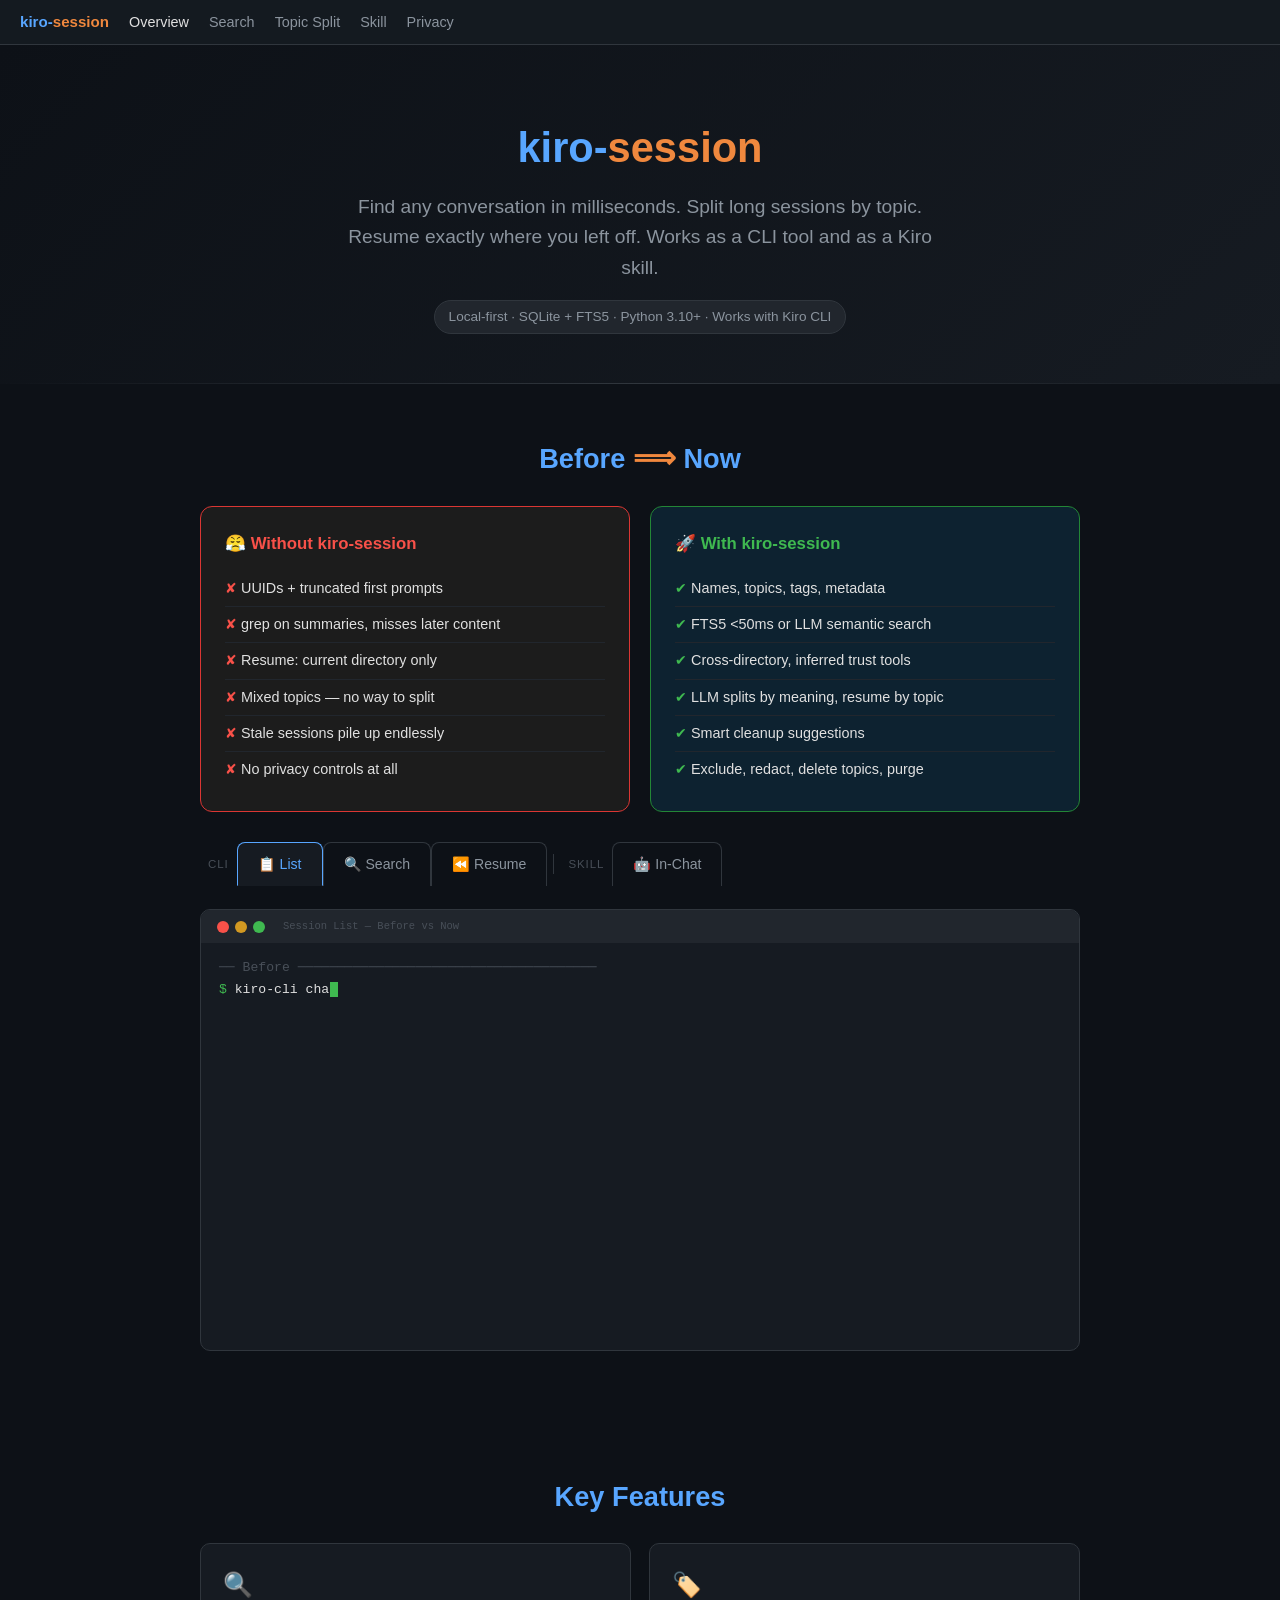
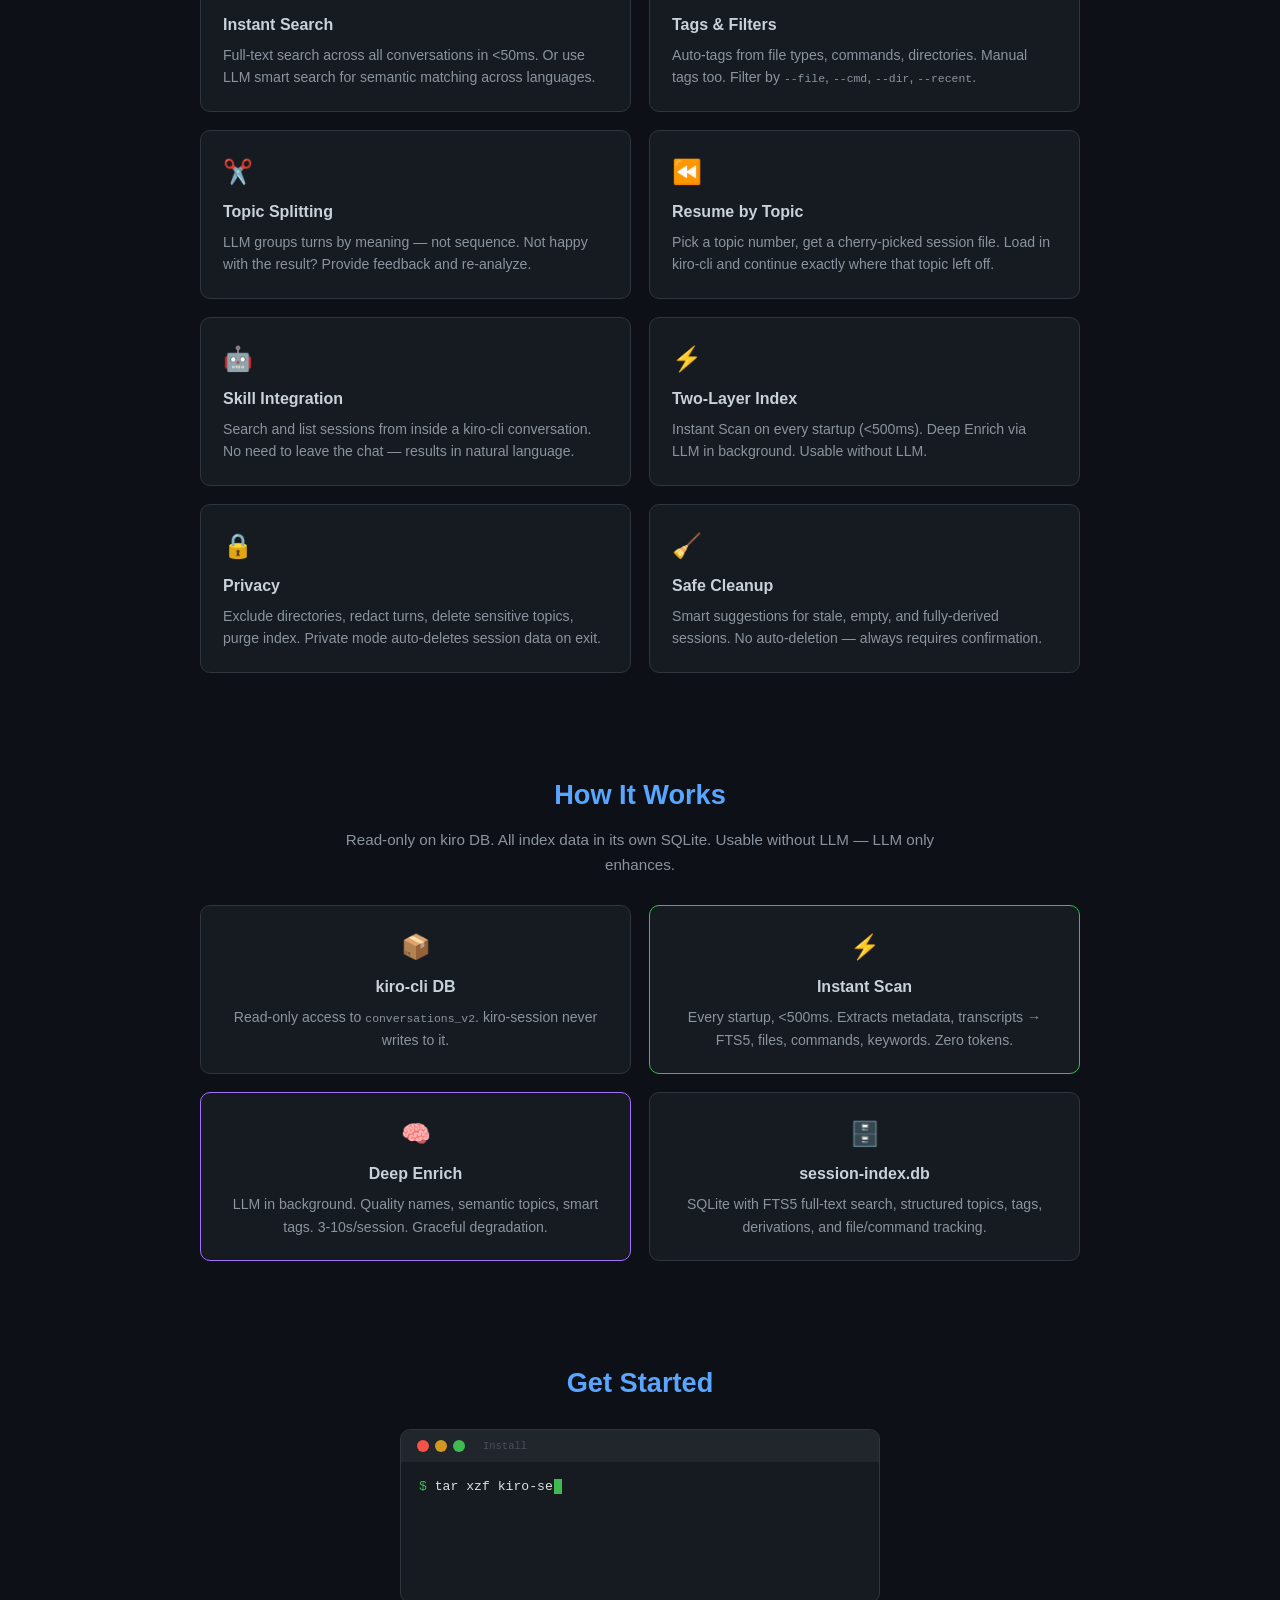
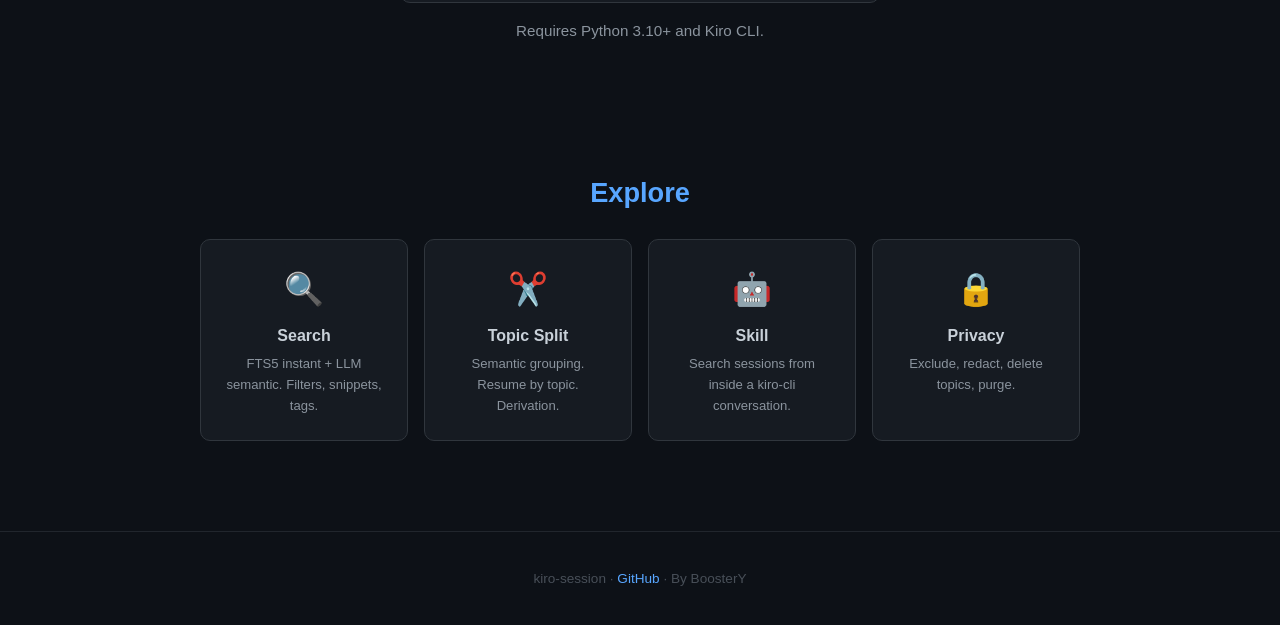
==== commit 1b550b0d: "Add topic feedback: [f] re-analyzes topics with user guidance - splitter.py: enrich_session accepts " ====
--- a/docs/index.html
+++ b/docs/index.html
@@ -212,7 +212,7 @@
     <div class="card">
       <div class="icon">✂️</div>
       <h3>Topic Splitting</h3>
-      <p>LLM groups turns by meaning — not sequence. Non-destructive: kiro DB is never modified.</p>
+      <p>LLM groups turns by meaning — not sequence. Not happy with the result? Provide feedback and re-analyze.</p>
     </div>
     <div class="card">
       <div class="icon">⏪</div>
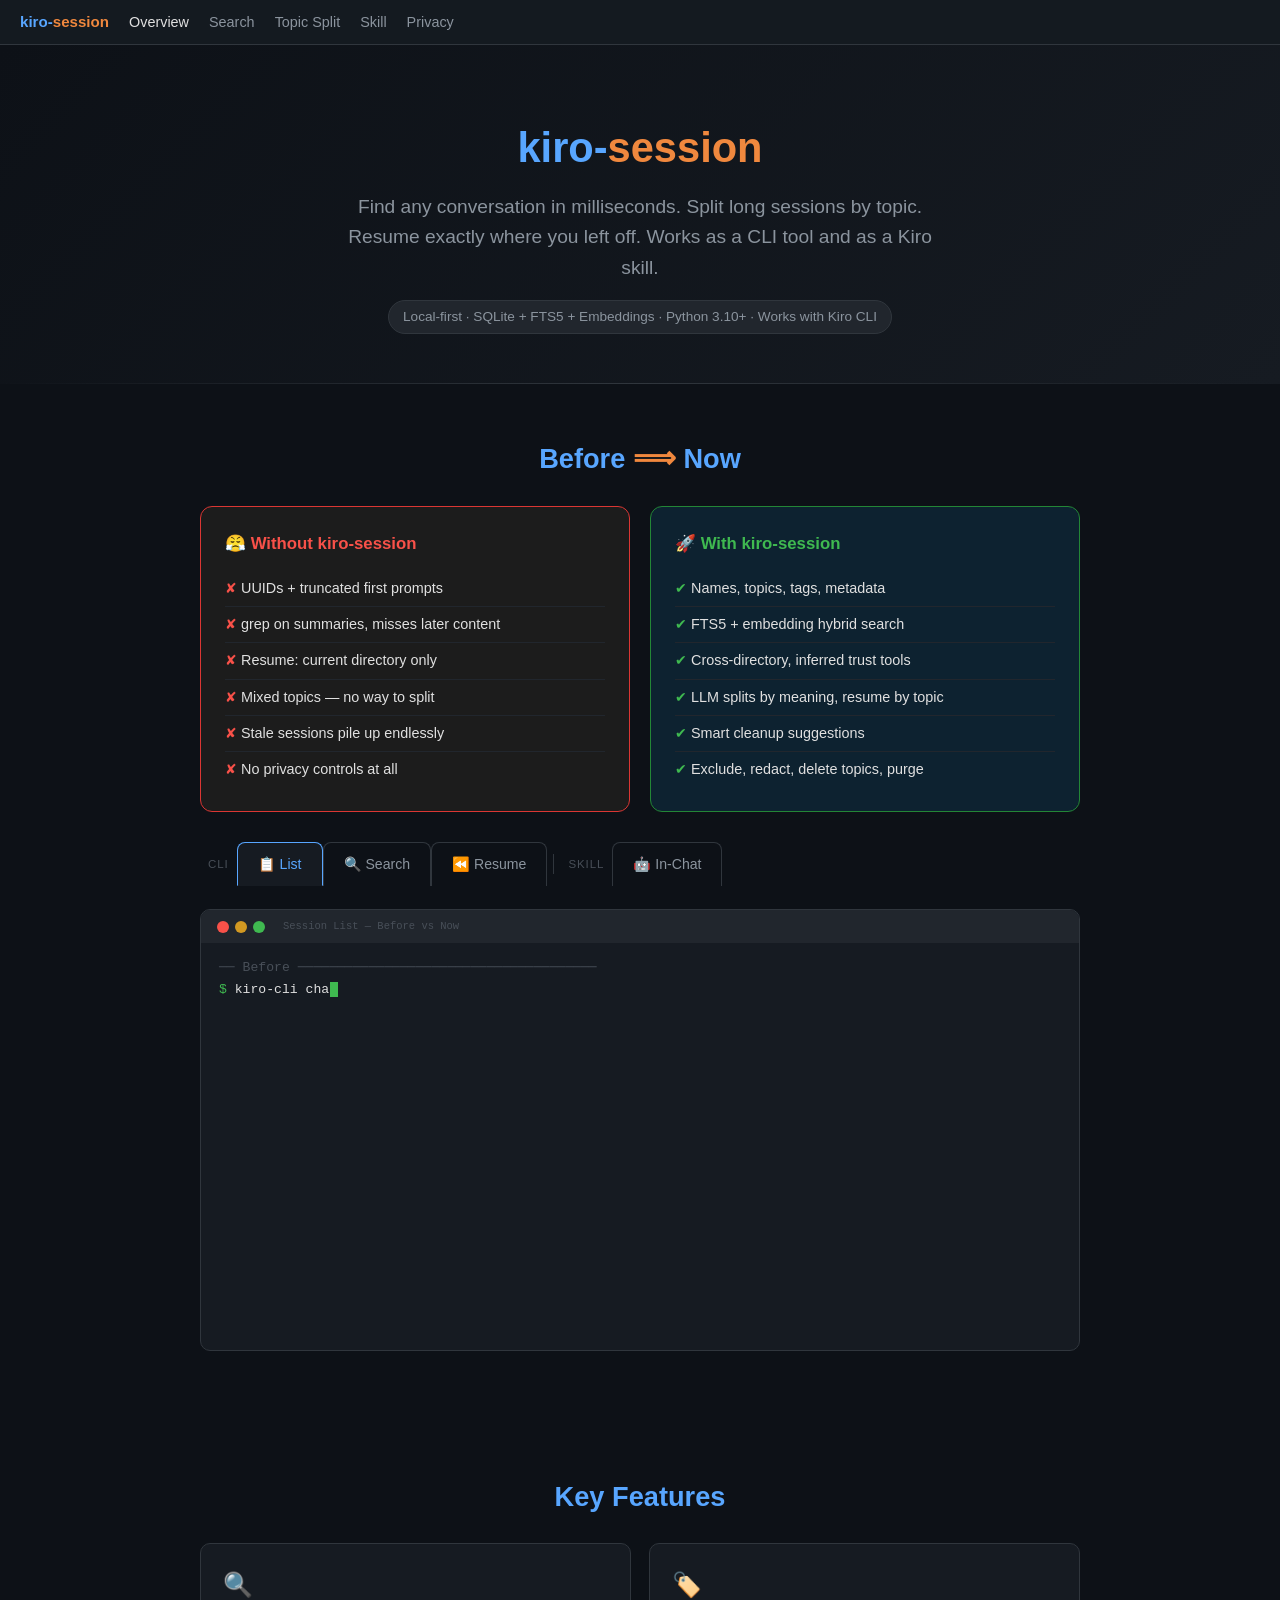
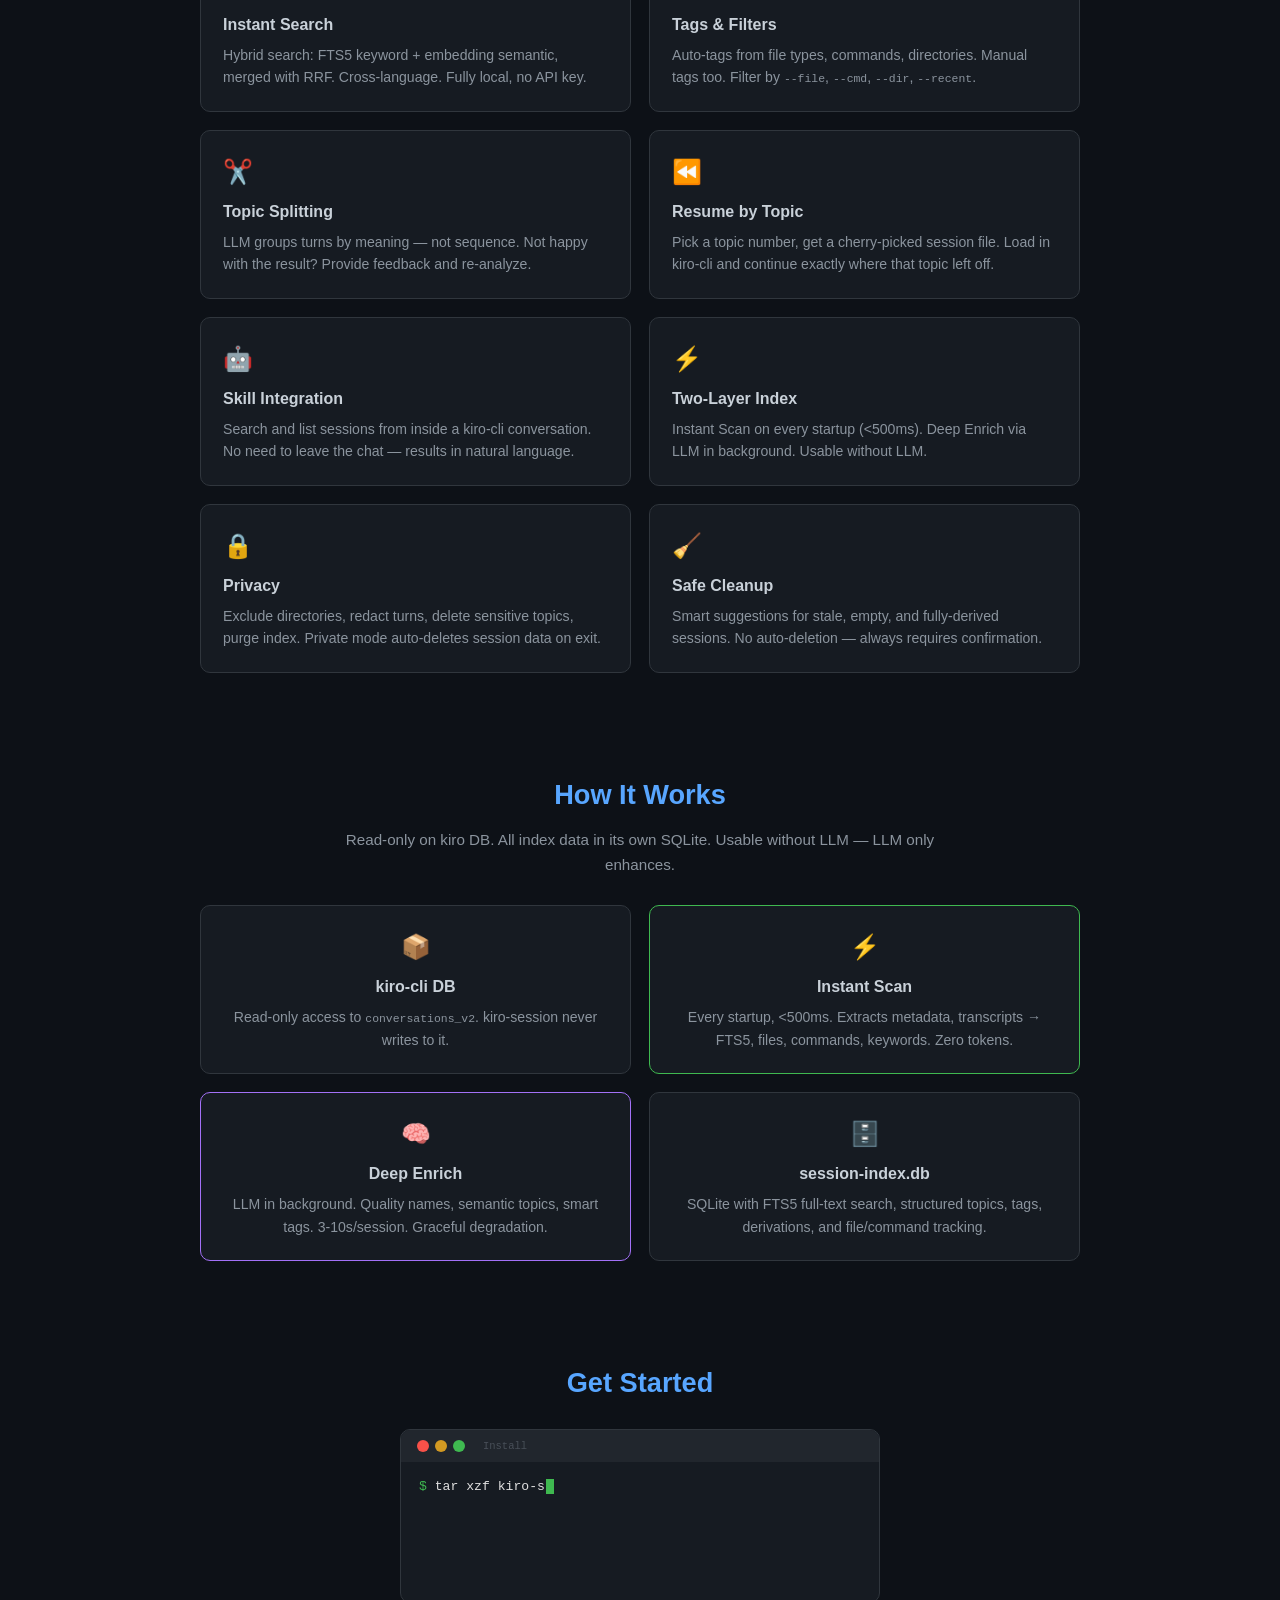
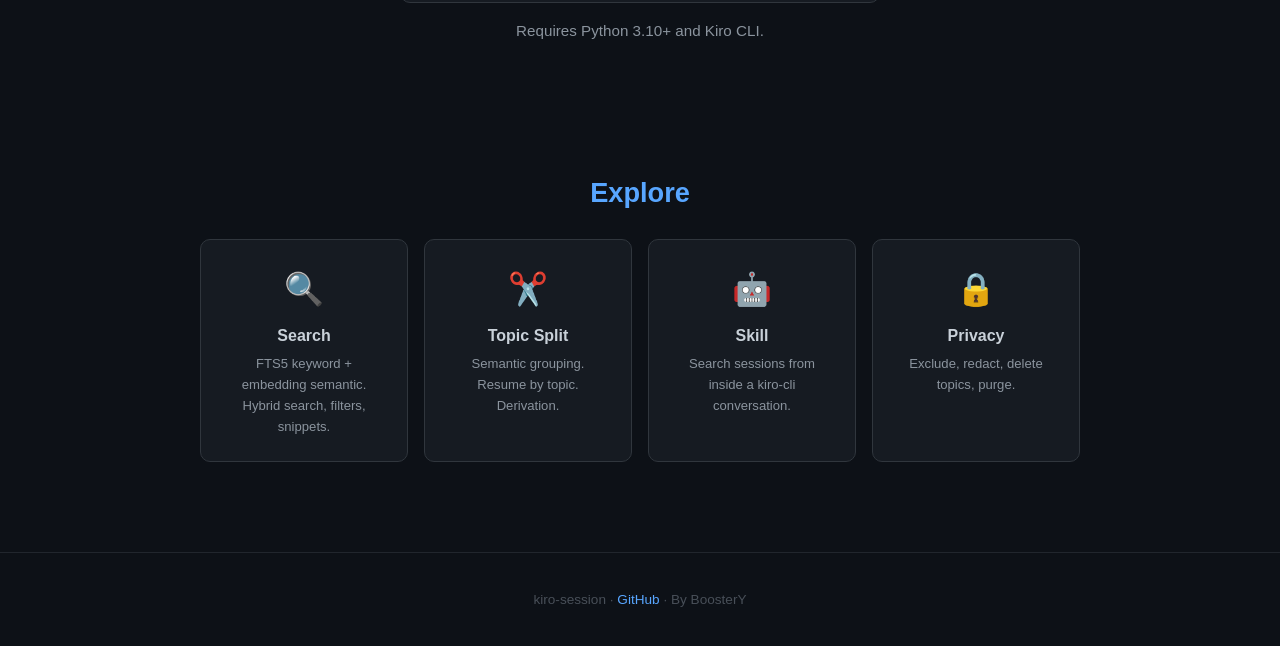
==== commit 75418fe4: "docs: update all docs for hybrid search README: - Hybrid search description, new keybindings (/ filt" ====
--- a/docs/index.html
+++ b/docs/index.html
@@ -20,7 +20,7 @@
 <div class="hero">
   <h1>kiro-<span>session</span></h1>
   <p>Find any conversation in milliseconds. Split long sessions by topic. Resume exactly where you left off. Works as a CLI tool and as a Kiro skill.</p>
-  <div class="badge">Local-first · SQLite + FTS5 · Python 3.10+ · Works with Kiro CLI</div>
+  <div class="badge">Local-first · SQLite + FTS5 + Embeddings · Python 3.10+ · Works with Kiro CLI</div>
 </div>
 
 <!-- 1. Before → Now -->
@@ -44,7 +44,7 @@
       <h3>🚀 With kiro-session</h3>
       <ul>
         <li>Names, topics, tags, metadata</li>
-        <li>FTS5 &lt;50ms or LLM semantic search</li>
+        <li>FTS5 + embedding hybrid search</li>
         <li>Cross-directory, inferred trust tools</li>
         <li>LLM splits by meaning, resume by topic</li>
         <li>Smart cleanup suggestions</li>
@@ -92,8 +92,8 @@
 <div class="tl"></div>
 <div class="tl"><span class="blue">→</span>   612381ac  <span class="orange">API Gateway Migration</span>  <span class="dim">(4d, 3 topics, docs)</span></div>
 <div class="tl">     c3ac5bb0  <span class="orange">Docker Compose Setup</span>  <span class="dim">(25m, 2 topics, infra)</span></div>
-<div class="tl">  ⚡ 5d32ae37  Debug production logs...  <span class="dim">(2d, 53 turns, project-x)</span></div>
-<div class="tl">  ⚡ bcc7b244  Reply with exactly: OK  <span class="dim">(3h, 1 turn, temp)</span></div>
+<div class="tl">  ⏳ 5d32ae37  Debug production logs...  <span class="dim">(2d, 53 turns, project-x)</span></div>
+<div class="tl">  ⏳ bcc7b244  Reply with exactly: OK  <span class="dim">(3h, 1 turn, temp)</span></div>
 <div class="tl"></div>
 <div class="tl"><span class="green">  ✔ Names, topics, tags, recency — find anything instantly.</span></div>
         </div>
@@ -124,7 +124,7 @@
 <div class="tl"><span class="blue">c3ac5bb0</span>  <span class="orange">Docker Compose Setup</span>  <span class="dim">(5d, infra)</span></div>
 <div class="tl">  <span class="dim">...configured</span> <span class="yellow">docker network</span> <span class="dim">for multi-container app...</span></div>
 <div class="tl"></div>
-<div class="tl"><span class="green">  ✔ Full-text search across all content. &lt;50ms. Highlighted snippets.</span></div>
+<div class="tl"><span class="green">  ✔ Hybrid search across all content. Keyword + semantic. Highlighted snippets.</span></div>
         </div>
       </div>
     </div>
@@ -202,7 +202,7 @@
     <div class="card">
       <div class="icon">🔍</div>
       <h3>Instant Search</h3>
-      <p>Full-text search across all conversations in &lt;50ms. Or use LLM smart search for semantic matching across languages.</p>
+      <p>Hybrid search: FTS5 keyword + embedding semantic, merged with RRF. Cross-language. Fully local, no API key.</p>
     </div>
     <div class="card">
       <div class="icon">🏷️</div>
@@ -293,7 +293,7 @@
     <a class="nav-card" href="search.html">
       <div class="icon">🔍</div>
       <h3>Search</h3>
-      <p>FTS5 instant + LLM semantic. Filters, snippets, tags.</p>
+      <p>FTS5 keyword + embedding semantic. Hybrid search, filters, snippets.</p>
     </a>
     <a class="nav-card" href="split.html">
       <div class="icon">✂️</div>
